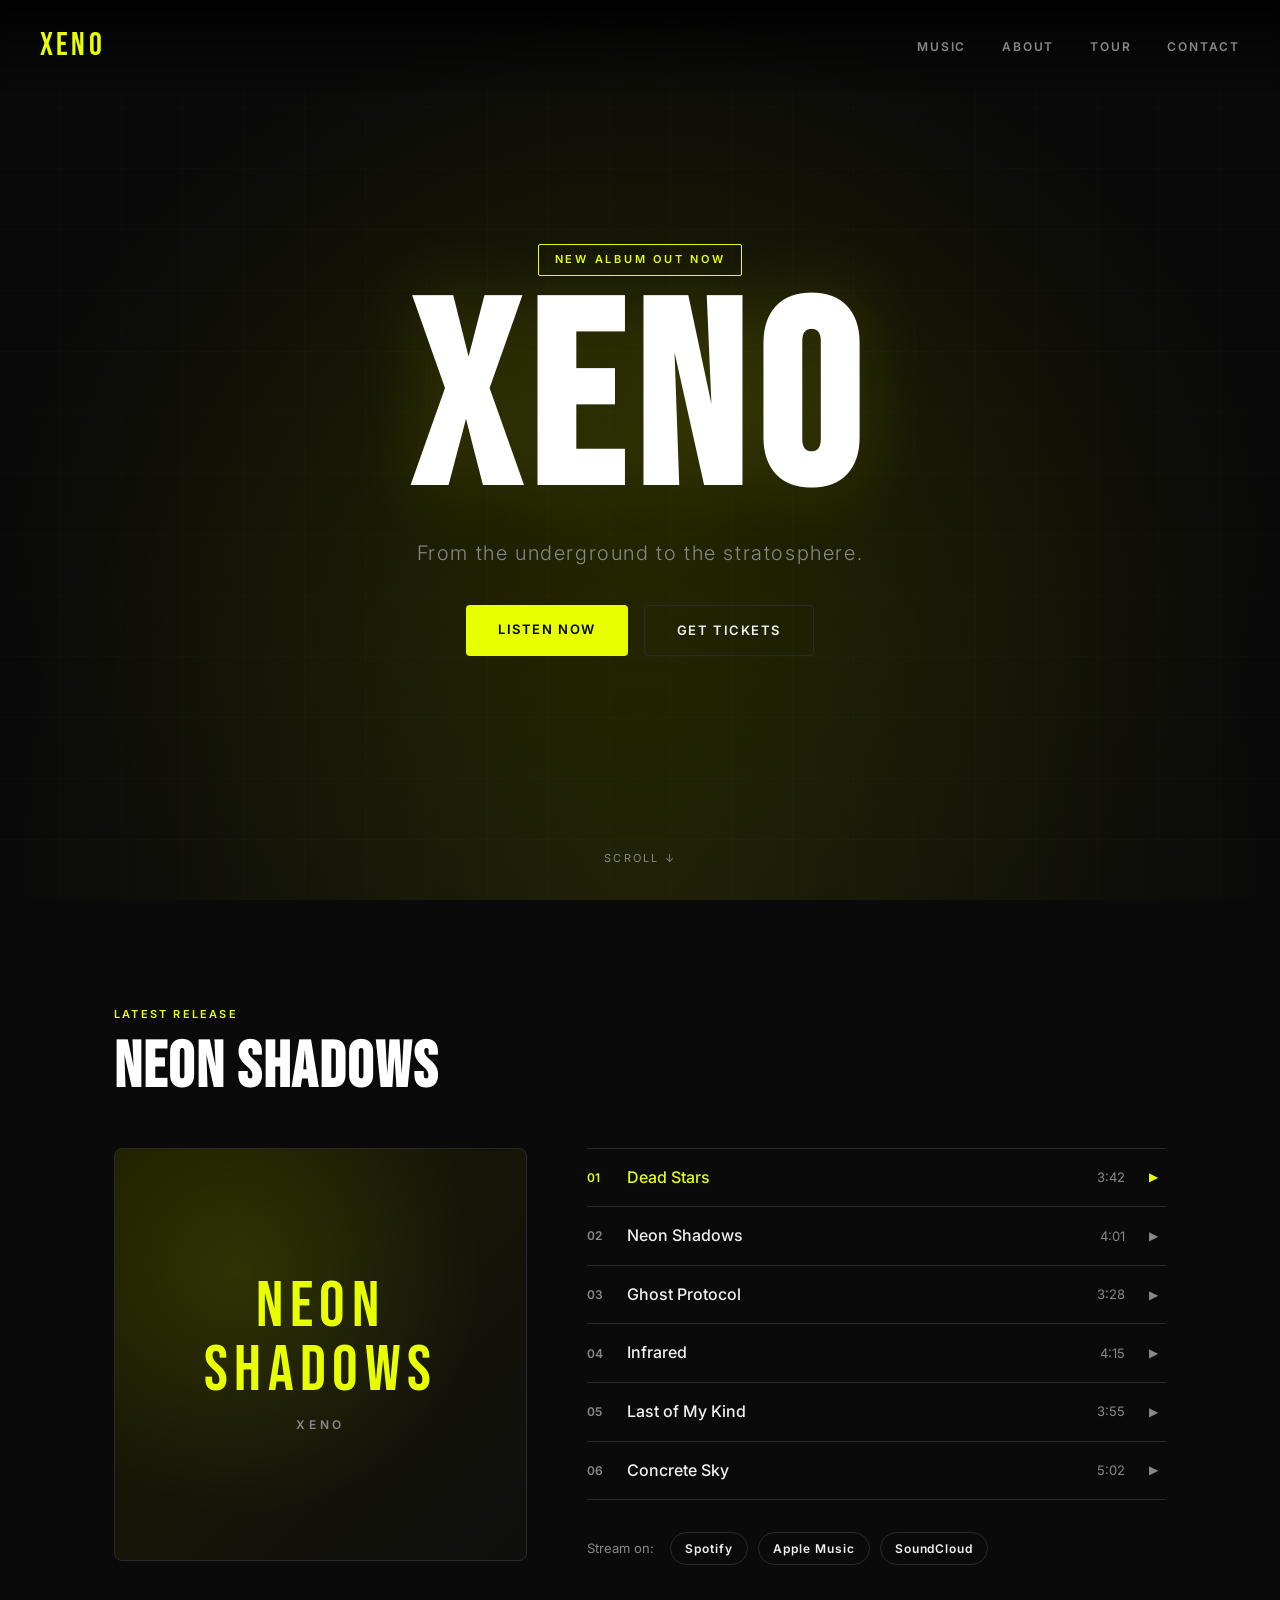
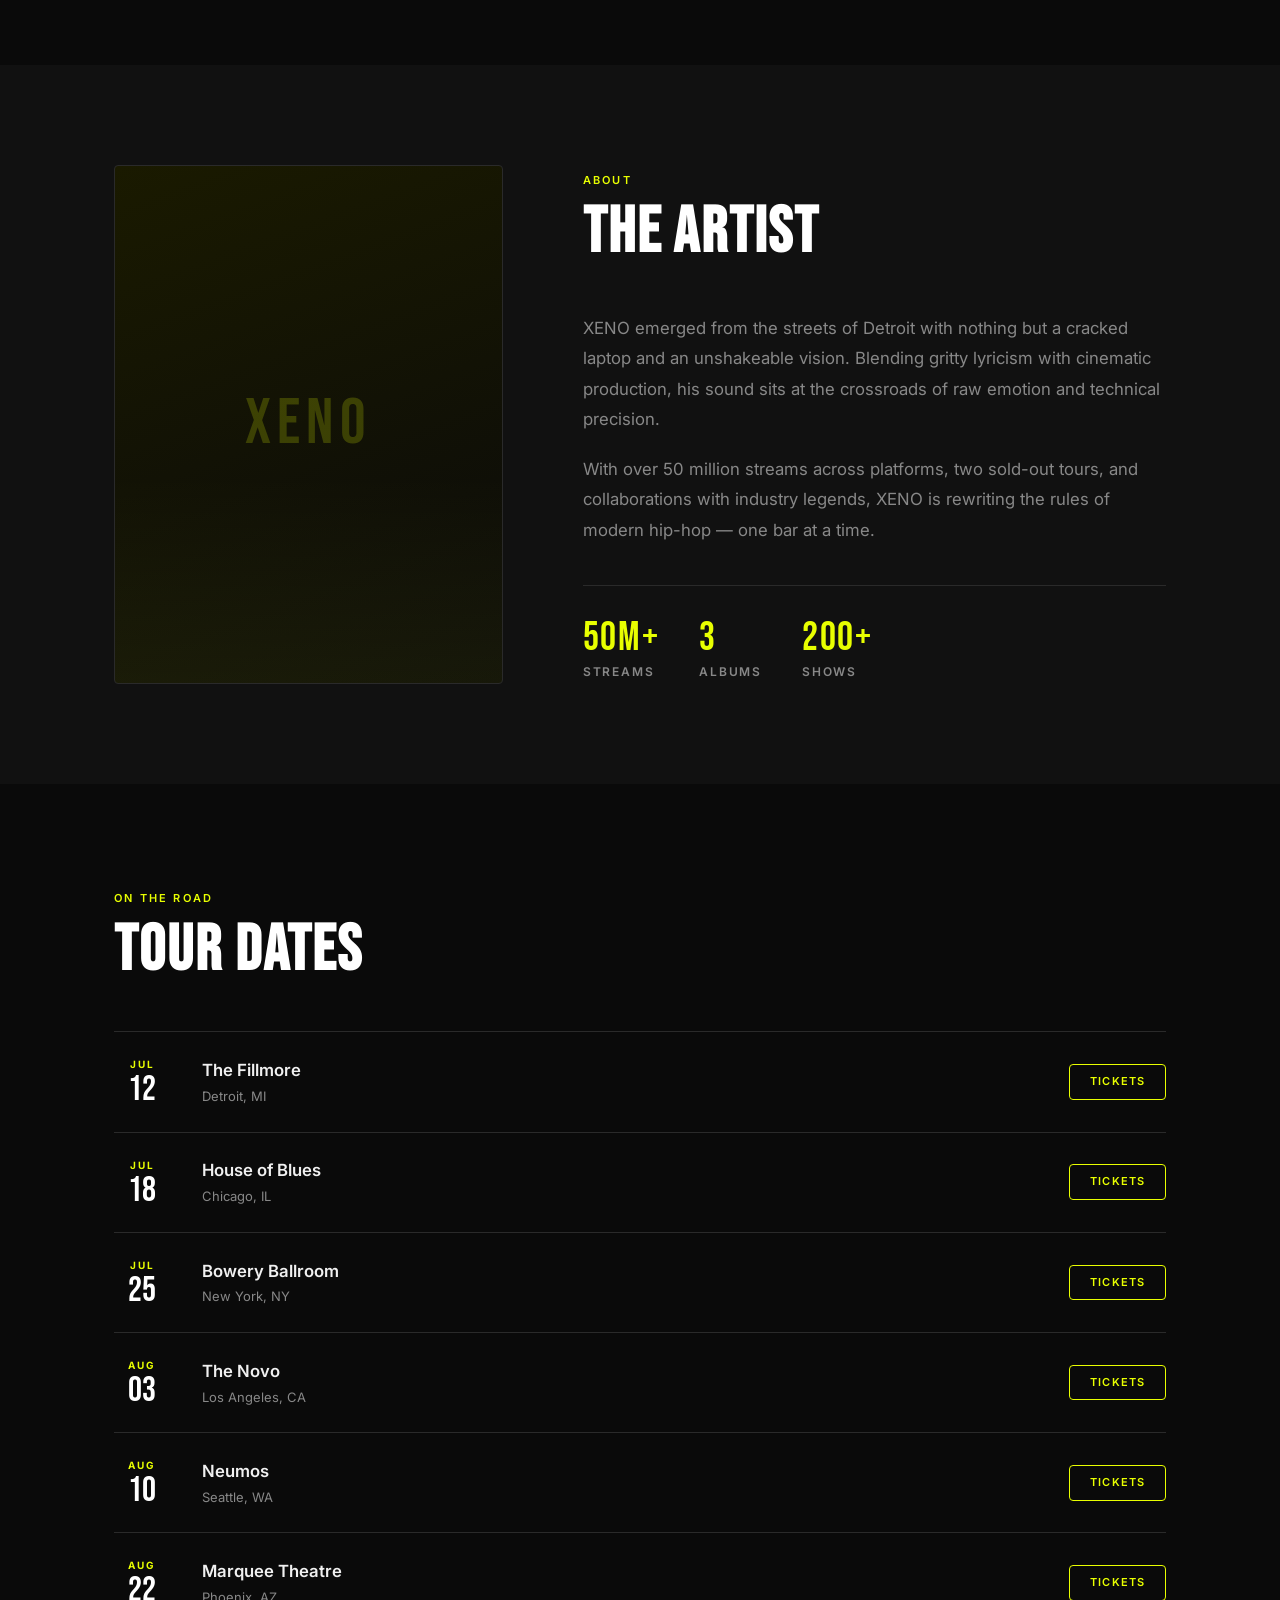
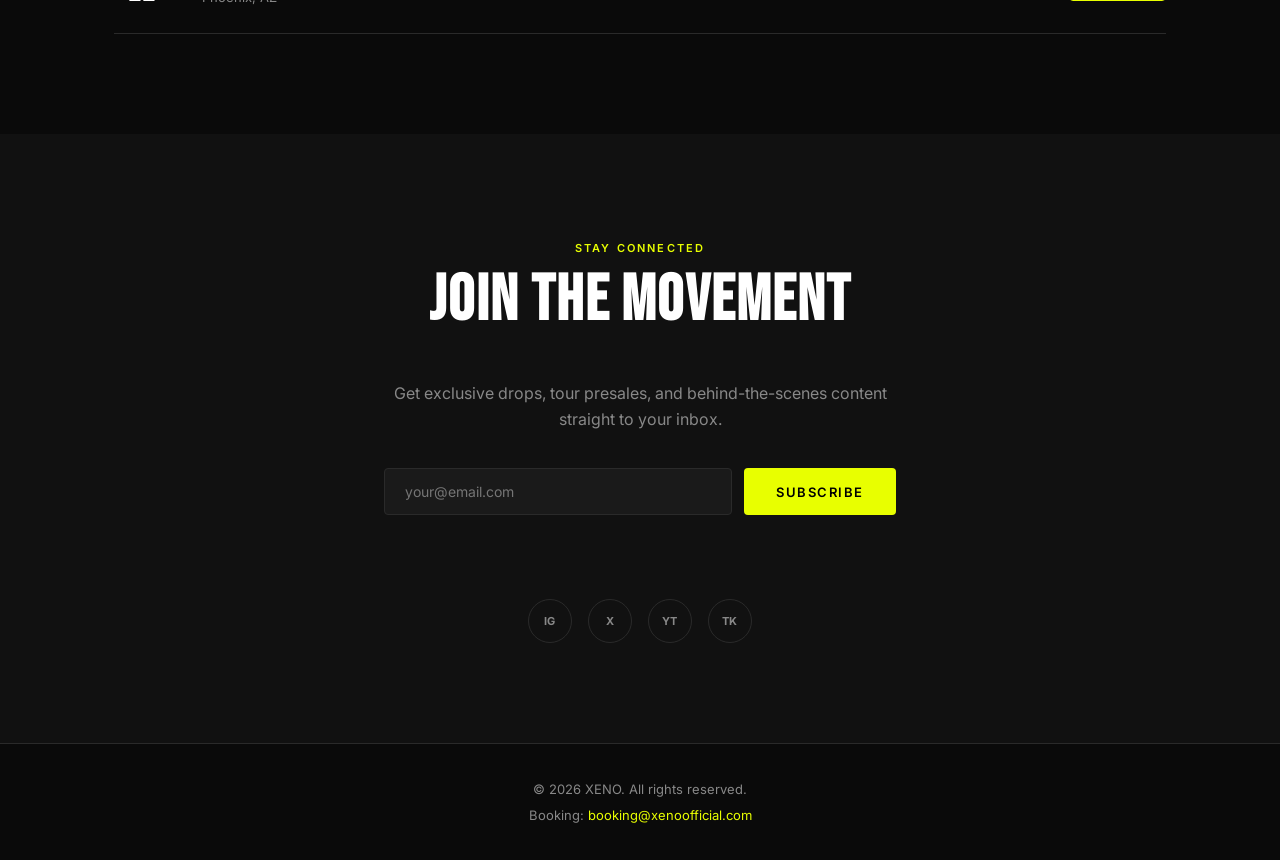
==== index.html @ ccceec2a "Add rap artist landing page for XENO Full single-page site with hero, music/tracklist, about, tour d" ====
<!DOCTYPE html>
<html lang="en">
<head>
  <meta charset="UTF-8" />
  <meta name="viewport" content="width=device-width, initial-scale=1.0" />
  <title>XENO — Official Site</title>
  <link rel="stylesheet" href="style.css" />
  <link rel="preconnect" href="https://fonts.googleapis.com" />
  <link href="https://fonts.googleapis.com/css2?family=Bebas+Neue&family=Inter:wght@300;400;600;700&display=swap" rel="stylesheet" />
</head>
<body>

  <!-- NAV -->
  <nav class="nav">
    <div class="nav__logo">XENO</div>
    <ul class="nav__links">
      <li><a href="#music">Music</a></li>
      <li><a href="#about">About</a></li>
      <li><a href="#tour">Tour</a></li>
      <li><a href="#contact">Contact</a></li>
    </ul>
    <button class="nav__toggle" aria-label="Toggle menu">&#9776;</button>
  </nav>

  <!-- HERO -->
  <section class="hero">
    <div class="hero__overlay"></div>
    <div class="hero__content">
      <p class="hero__tag">New Album Out Now</p>
      <h1 class="hero__title">XENO</h1>
      <p class="hero__sub">From the underground to the stratosphere.</p>
      <div class="hero__actions">
        <a href="#music" class="btn btn--primary">Listen Now</a>
        <a href="#tour" class="btn btn--outline">Get Tickets</a>
      </div>
    </div>
    <div class="hero__scroll-hint">scroll ↓</div>
  </section>

  <!-- LATEST RELEASE -->
  <section class="release" id="music">
    <div class="container">
      <span class="section-label">Latest Release</span>
      <h2 class="section-title">Neon Shadows</h2>
      <div class="release__grid">
        <div class="release__cover">
          <div class="cover-art">
            <div class="cover-art__inner">
              <span class="cover-art__title">NEON<br/>SHADOWS</span>
              <span class="cover-art__artist">XENO</span>
            </div>
          </div>
        </div>
        <div class="release__tracks">
          <ol class="tracklist">
            <li class="tracklist__item active">
              <span class="track-num">01</span>
              <span class="track-name">Dead Stars</span>
              <span class="track-dur">3:42</span>
              <button class="play-btn" aria-label="Play">&#9654;</button>
            </li>
            <li class="tracklist__item">
              <span class="track-num">02</span>
              <span class="track-name">Neon Shadows</span>
              <span class="track-dur">4:01</span>
              <button class="play-btn" aria-label="Play">&#9654;</button>
            </li>
            <li class="tracklist__item">
              <span class="track-num">03</span>
              <span class="track-name">Ghost Protocol</span>
              <span class="track-dur">3:28</span>
              <button class="play-btn" aria-label="Play">&#9654;</button>
            </li>
            <li class="tracklist__item">
              <span class="track-num">04</span>
              <span class="track-name">Infrared</span>
              <span class="track-dur">4:15</span>
              <button class="play-btn" aria-label="Play">&#9654;</button>
            </li>
            <li class="tracklist__item">
              <span class="track-num">05</span>
              <span class="track-name">Last of My Kind</span>
              <span class="track-dur">3:55</span>
              <button class="play-btn" aria-label="Play">&#9654;</button>
            </li>
            <li class="tracklist__item">
              <span class="track-num">06</span>
              <span class="track-name">Concrete Sky</span>
              <span class="track-dur">5:02</span>
              <button class="play-btn" aria-label="Play">&#9654;</button>
            </li>
          </ol>
          <div class="release__stream">
            <span>Stream on:</span>
            <div class="stream-links">
              <a href="#" class="stream-badge">Spotify</a>
              <a href="#" class="stream-badge">Apple Music</a>
              <a href="#" class="stream-badge">SoundCloud</a>
            </div>
          </div>
        </div>
      </div>
    </div>
  </section>

  <!-- ABOUT -->
  <section class="about" id="about">
    <div class="container about__grid">
      <div class="about__portrait">
        <div class="portrait-placeholder">
          <span>XENO</span>
        </div>
      </div>
      <div class="about__text">
        <span class="section-label">About</span>
        <h2 class="section-title">The Artist</h2>
        <p>XENO emerged from the streets of Detroit with nothing but a cracked laptop and an unshakeable vision. Blending gritty lyricism with cinematic production, his sound sits at the crossroads of raw emotion and technical precision.</p>
        <p>With over 50 million streams across platforms, two sold-out tours, and collaborations with industry legends, XENO is rewriting the rules of modern hip-hop — one bar at a time.</p>
        <div class="about__stats">
          <div class="stat">
            <span class="stat__num">50M+</span>
            <span class="stat__label">Streams</span>
          </div>
          <div class="stat">
            <span class="stat__num">3</span>
            <span class="stat__label">Albums</span>
          </div>
          <div class="stat">
            <span class="stat__num">200+</span>
            <span class="stat__label">Shows</span>
          </div>
        </div>
      </div>
    </div>
  </section>

  <!-- TOUR DATES -->
  <section class="tour" id="tour">
    <div class="container">
      <span class="section-label">On the Road</span>
      <h2 class="section-title">Tour Dates</h2>
      <div class="tour__list">
        <div class="tour__item">
          <div class="tour__date">
            <span class="tour__month">JUL</span>
            <span class="tour__day">12</span>
          </div>
          <div class="tour__info">
            <p class="tour__venue">The Fillmore</p>
            <p class="tour__city">Detroit, MI</p>
          </div>
          <a href="#" class="btn btn--sm">Tickets</a>
        </div>
        <div class="tour__item">
          <div class="tour__date">
            <span class="tour__month">JUL</span>
            <span class="tour__day">18</span>
          </div>
          <div class="tour__info">
            <p class="tour__venue">House of Blues</p>
            <p class="tour__city">Chicago, IL</p>
          </div>
          <a href="#" class="btn btn--sm">Tickets</a>
        </div>
        <div class="tour__item">
          <div class="tour__date">
            <span class="tour__month">JUL</span>
            <span class="tour__day">25</span>
          </div>
          <div class="tour__info">
            <p class="tour__venue">Bowery Ballroom</p>
            <p class="tour__city">New York, NY</p>
          </div>
          <a href="#" class="btn btn--sm">Tickets</a>
        </div>
        <div class="tour__item">
          <div class="tour__date">
            <span class="tour__month">AUG</span>
            <span class="tour__day">03</span>
          </div>
          <div class="tour__info">
            <p class="tour__venue">The Novo</p>
            <p class="tour__city">Los Angeles, CA</p>
          </div>
          <a href="#" class="btn btn--sm">Tickets</a>
        </div>
        <div class="tour__item">
          <div class="tour__date">
            <span class="tour__month">AUG</span>
            <span class="tour__day">10</span>
          </div>
          <div class="tour__info">
            <p class="tour__venue">Neumos</p>
            <p class="tour__city">Seattle, WA</p>
          </div>
          <a href="#" class="btn btn--sm">Tickets</a>
        </div>
        <div class="tour__item">
          <div class="tour__date">
            <span class="tour__month">AUG</span>
            <span class="tour__day">22</span>
          </div>
          <div class="tour__info">
            <p class="tour__venue">Marquee Theatre</p>
            <p class="tour__city">Phoenix, AZ</p>
          </div>
          <a href="#" class="btn btn--sm">Tickets</a>
        </div>
      </div>
    </div>
  </section>

  <!-- CONTACT / NEWSLETTER -->
  <section class="contact" id="contact">
    <div class="container contact__inner">
      <span class="section-label">Stay Connected</span>
      <h2 class="section-title">Join the Movement</h2>
      <p class="contact__sub">Get exclusive drops, tour presales, and behind-the-scenes content straight to your inbox.</p>
      <form class="contact__form" onsubmit="handleSubmit(event)">
        <input type="email" placeholder="your@email.com" required class="contact__input" />
        <button type="submit" class="btn btn--primary">Subscribe</button>
      </form>
      <p class="contact__confirm" id="confirm-msg"></p>
      <div class="social-links">
        <a href="#" class="social-link" aria-label="Instagram">IG</a>
        <a href="#" class="social-link" aria-label="Twitter/X">X</a>
        <a href="#" class="social-link" aria-label="YouTube">YT</a>
        <a href="#" class="social-link" aria-label="TikTok">TK</a>
      </div>
    </div>
  </section>

  <!-- FOOTER -->
  <footer class="footer">
    <p>© 2026 XENO. All rights reserved.</p>
    <p class="footer__legal">Booking: <a href="mailto:booking@xenoofficial.com">booking@xenoofficial.com</a></p>
  </footer>

  <script src="main.js"></script>
</body>
</html>
---- style.css ----
/* ── Reset & Base ─────────────────────────────── */
*, *::before, *::after { box-sizing: border-box; margin: 0; padding: 0; }

:root {
  --bg: #0a0a0a;
  --bg-2: #111111;
  --bg-3: #1a1a1a;
  --accent: #e8ff00;
  --accent-dim: #b8cc00;
  --text: #f0f0f0;
  --text-muted: #888;
  --border: #2a2a2a;
  --font-display: 'Bebas Neue', sans-serif;
  --font-body: 'Inter', sans-serif;
  --radius: 4px;
  --transition: 0.2s ease;
}

html { scroll-behavior: smooth; }

body {
  background: var(--bg);
  color: var(--text);
  font-family: var(--font-body);
  font-size: 16px;
  line-height: 1.6;
  overflow-x: hidden;
}

a { color: inherit; text-decoration: none; }

/* ── Utilities ────────────────────────────────── */
.container {
  max-width: 1100px;
  margin: 0 auto;
  padding: 0 24px;
}

.section-label {
  display: inline-block;
  font-size: 11px;
  font-weight: 600;
  letter-spacing: 0.2em;
  text-transform: uppercase;
  color: var(--accent);
  margin-bottom: 12px;
}

.section-title {
  font-family: var(--font-display);
  font-size: clamp(2.5rem, 5vw, 4rem);
  letter-spacing: 0.03em;
  line-height: 1;
  margin-bottom: 48px;
  color: #fff;
}

/* ── Buttons ──────────────────────────────────── */
.btn {
  display: inline-block;
  padding: 14px 32px;
  font-family: var(--font-body);
  font-size: 13px;
  font-weight: 600;
  letter-spacing: 0.12em;
  text-transform: uppercase;
  border-radius: var(--radius);
  cursor: pointer;
  border: none;
  transition: var(--transition);
}

.btn--primary {
  background: var(--accent);
  color: #000;
}
.btn--primary:hover { background: var(--accent-dim); }

.btn--outline {
  background: transparent;
  color: var(--text);
  border: 1px solid var(--border);
}
.btn--outline:hover { border-color: var(--accent); color: var(--accent); }

.btn--sm {
  padding: 8px 20px;
  font-size: 11px;
  background: transparent;
  color: var(--accent);
  border: 1px solid var(--accent);
  letter-spacing: 0.1em;
  text-transform: uppercase;
  font-weight: 600;
  border-radius: var(--radius);
  cursor: pointer;
  transition: var(--transition);
}
.btn--sm:hover { background: var(--accent); color: #000; }

/* ── Nav ──────────────────────────────────────── */
.nav {
  position: fixed;
  top: 0; left: 0; right: 0;
  z-index: 100;
  display: flex;
  align-items: center;
  justify-content: space-between;
  padding: 20px 40px;
  background: linear-gradient(to bottom, rgba(0,0,0,0.8), transparent);
  backdrop-filter: blur(4px);
  transition: background var(--transition);
}

.nav.scrolled {
  background: rgba(10,10,10,0.95);
  padding: 14px 40px;
}

.nav__logo {
  font-family: var(--font-display);
  font-size: 2rem;
  letter-spacing: 0.1em;
  color: var(--accent);
}

.nav__links {
  display: flex;
  gap: 36px;
  list-style: none;
}

.nav__links a {
  font-size: 12px;
  font-weight: 600;
  letter-spacing: 0.15em;
  text-transform: uppercase;
  color: var(--text-muted);
  transition: color var(--transition);
}
.nav__links a:hover { color: var(--accent); }

.nav__toggle {
  display: none;
  background: none;
  border: none;
  color: var(--text);
  font-size: 1.5rem;
  cursor: pointer;
}

/* ── Hero ─────────────────────────────────────── */
.hero {
  position: relative;
  height: 100vh;
  min-height: 600px;
  display: flex;
  align-items: center;
  justify-content: center;
  text-align: center;
  overflow: hidden;
  background: radial-gradient(ellipse at 50% 60%, #1a1a00 0%, #0a0a0a 70%);
}

.hero::before {
  content: '';
  position: absolute;
  inset: 0;
  background-image:
    repeating-linear-gradient(0deg, transparent, transparent 60px, rgba(255,255,255,0.01) 60px, rgba(255,255,255,0.01) 61px),
    repeating-linear-gradient(90deg, transparent, transparent 60px, rgba(255,255,255,0.01) 60px, rgba(255,255,255,0.01) 61px);
}

.hero__overlay {
  position: absolute;
  inset: 0;
  background: radial-gradient(ellipse at 50% 100%, rgba(232,255,0,0.08) 0%, transparent 70%);
}

.hero__content {
  position: relative;
  z-index: 1;
  padding: 0 24px;
}

.hero__tag {
  display: inline-block;
  font-size: 11px;
  font-weight: 600;
  letter-spacing: 0.25em;
  text-transform: uppercase;
  color: var(--accent);
  border: 1px solid var(--accent);
  padding: 6px 16px;
  border-radius: 2px;
  margin-bottom: 24px;
  animation: fadeUp 0.8s ease both;
}

.hero__title {
  font-family: var(--font-display);
  font-size: clamp(6rem, 20vw, 16rem);
  line-height: 0.85;
  letter-spacing: 0.05em;
  color: #fff;
  text-shadow: 0 0 80px rgba(232,255,0,0.15);
  animation: fadeUp 0.8s 0.1s ease both;
}

.hero__sub {
  font-size: clamp(1rem, 2vw, 1.25rem);
  font-weight: 300;
  color: var(--text-muted);
  margin: 20px 0 36px;
  letter-spacing: 0.08em;
  animation: fadeUp 0.8s 0.2s ease both;
}

.hero__actions {
  display: flex;
  gap: 16px;
  justify-content: center;
  flex-wrap: wrap;
  animation: fadeUp 0.8s 0.3s ease both;
}

.hero__scroll-hint {
  position: absolute;
  bottom: 32px;
  left: 50%;
  transform: translateX(-50%);
  font-size: 11px;
  letter-spacing: 0.2em;
  text-transform: uppercase;
  color: var(--text-muted);
  animation: pulse 2s infinite;
}

/* ── Release Section ──────────────────────────── */
.release {
  padding: 100px 0;
  background: var(--bg);
}

.release__grid {
  display: grid;
  grid-template-columns: 1fr 1.4fr;
  gap: 60px;
  align-items: start;
}

.cover-art {
  aspect-ratio: 1;
  background: linear-gradient(135deg, #1a1a00, #0f0f0f);
  border: 1px solid var(--border);
  border-radius: 8px;
  display: flex;
  align-items: center;
  justify-content: center;
  position: relative;
  overflow: hidden;
}

.cover-art::after {
  content: '';
  position: absolute;
  inset: 0;
  background: radial-gradient(ellipse at 30% 30%, rgba(232,255,0,0.12) 0%, transparent 60%);
}

.cover-art__inner {
  text-align: center;
  z-index: 1;
}

.cover-art__title {
  display: block;
  font-family: var(--font-display);
  font-size: clamp(2.5rem, 5vw, 4rem);
  letter-spacing: 0.1em;
  color: var(--accent);
  line-height: 1;
  margin-bottom: 12px;
}

.cover-art__artist {
  display: block;
  font-size: 12px;
  font-weight: 600;
  letter-spacing: 0.3em;
  text-transform: uppercase;
  color: var(--text-muted);
}

.tracklist {
  list-style: none;
  border-top: 1px solid var(--border);
}

.tracklist__item {
  display: flex;
  align-items: center;
  gap: 16px;
  padding: 16px 0;
  border-bottom: 1px solid var(--border);
  transition: background var(--transition);
  cursor: pointer;
}
.tracklist__item:hover, .tracklist__item.active { color: var(--accent); }
.tracklist__item.active .track-num { color: var(--accent); }

.track-num {
  font-size: 12px;
  font-weight: 600;
  color: var(--text-muted);
  width: 24px;
  flex-shrink: 0;
}

.track-name {
  flex: 1;
  font-weight: 500;
}

.track-dur {
  font-size: 13px;
  color: var(--text-muted);
}

.play-btn {
  background: none;
  border: none;
  color: var(--text-muted);
  cursor: pointer;
  font-size: 12px;
  padding: 4px 8px;
  border-radius: 50%;
  transition: color var(--transition);
}
.tracklist__item:hover .play-btn,
.tracklist__item.active .play-btn { color: var(--accent); }

.release__stream {
  margin-top: 32px;
  display: flex;
  align-items: center;
  gap: 16px;
  flex-wrap: wrap;
  font-size: 13px;
  color: var(--text-muted);
}

.stream-links {
  display: flex;
  gap: 10px;
  flex-wrap: wrap;
}

.stream-badge {
  padding: 6px 14px;
  border: 1px solid var(--border);
  border-radius: 20px;
  font-size: 12px;
  font-weight: 600;
  letter-spacing: 0.08em;
  color: var(--text);
  transition: var(--transition);
}
.stream-badge:hover { border-color: var(--accent); color: var(--accent); }

/* ── About ────────────────────────────────────── */
.about {
  padding: 100px 0;
  background: var(--bg-2);
}

.about__grid {
  display: grid;
  grid-template-columns: 1fr 1.5fr;
  gap: 80px;
  align-items: center;
}

.portrait-placeholder {
  aspect-ratio: 3/4;
  background: linear-gradient(160deg, #1a1a00, #0a0a0a);
  border: 1px solid var(--border);
  border-radius: 4px;
  display: flex;
  align-items: center;
  justify-content: center;
  position: relative;
  overflow: hidden;
}

.portrait-placeholder::before {
  content: '';
  position: absolute;
  bottom: 0; left: 0; right: 0;
  height: 40%;
  background: linear-gradient(to top, rgba(232,255,0,0.06), transparent);
}

.portrait-placeholder span {
  font-family: var(--font-display);
  font-size: 4rem;
  letter-spacing: 0.1em;
  color: rgba(232,255,0,0.2);
}

.about__text p {
  color: var(--text-muted);
  margin-bottom: 20px;
  font-size: 1.05rem;
  line-height: 1.8;
}

.about__stats {
  display: flex;
  gap: 40px;
  margin-top: 40px;
  padding-top: 32px;
  border-top: 1px solid var(--border);
}

.stat__num {
  display: block;
  font-family: var(--font-display);
  font-size: 2.5rem;
  letter-spacing: 0.04em;
  color: var(--accent);
  line-height: 1;
}

.stat__label {
  font-size: 12px;
  font-weight: 600;
  letter-spacing: 0.15em;
  text-transform: uppercase;
  color: var(--text-muted);
}

/* ── Tour ─────────────────────────────────────── */
.tour {
  padding: 100px 0;
  background: var(--bg);
}

.tour__list {
  display: flex;
  flex-direction: column;
  gap: 0;
  border-top: 1px solid var(--border);
}

.tour__item {
  display: flex;
  align-items: center;
  gap: 32px;
  padding: 24px 0;
  border-bottom: 1px solid var(--border);
  transition: background var(--transition);
}
.tour__item:hover { background: var(--bg-3); padding-left: 8px; padding-right: 8px; }

.tour__date {
  width: 56px;
  text-align: center;
  flex-shrink: 0;
}

.tour__month {
  display: block;
  font-size: 10px;
  font-weight: 700;
  letter-spacing: 0.2em;
  text-transform: uppercase;
  color: var(--accent);
}

.tour__day {
  display: block;
  font-family: var(--font-display);
  font-size: 2.2rem;
  line-height: 1;
  color: #fff;
}

.tour__info { flex: 1; }

.tour__venue {
  font-weight: 600;
  font-size: 1.05rem;
}

.tour__city {
  font-size: 13px;
  color: var(--text-muted);
  margin-top: 2px;
}

/* ── Contact ──────────────────────────────────── */
.contact {
  padding: 100px 0;
  background: var(--bg-2);
  text-align: center;
}

.contact__inner {
  max-width: 560px;
}

.contact__sub {
  color: var(--text-muted);
  margin-bottom: 36px;
}

.contact__form {
  display: flex;
  gap: 12px;
  justify-content: center;
  flex-wrap: wrap;
}

.contact__input {
  flex: 1;
  min-width: 240px;
  padding: 14px 20px;
  background: var(--bg-3);
  border: 1px solid var(--border);
  border-radius: var(--radius);
  color: var(--text);
  font-family: var(--font-body);
  font-size: 14px;
  outline: none;
  transition: border-color var(--transition);
}
.contact__input:focus { border-color: var(--accent); }

.contact__confirm {
  margin-top: 16px;
  font-size: 13px;
  color: var(--accent);
  min-height: 20px;
}

.social-links {
  display: flex;
  gap: 16px;
  justify-content: center;
  margin-top: 48px;
}

.social-link {
  width: 44px;
  height: 44px;
  border: 1px solid var(--border);
  border-radius: 50%;
  display: flex;
  align-items: center;
  justify-content: center;
  font-size: 11px;
  font-weight: 700;
  letter-spacing: 0.05em;
  color: var(--text-muted);
  transition: var(--transition);
}
.social-link:hover { border-color: var(--accent); color: var(--accent); }

/* ── Footer ───────────────────────────────────── */
.footer {
  padding: 32px 40px;
  background: var(--bg);
  border-top: 1px solid var(--border);
  text-align: center;
  font-size: 13px;
  color: var(--text-muted);
  line-height: 2;
}

.footer a { color: var(--accent); }

/* ── Animations ───────────────────────────────── */
@keyframes fadeUp {
  from { opacity: 0; transform: translateY(24px); }
  to   { opacity: 1; transform: translateY(0); }
}

@keyframes pulse {
  0%, 100% { opacity: 0.4; }
  50% { opacity: 1; }
}

/* ── Responsive ───────────────────────────────── */
@media (max-width: 768px) {
  .nav { padding: 16px 20px; }
  .nav.scrolled { padding: 12px 20px; }
  .nav__links { display: none; }
  .nav__toggle { display: block; }

  .nav__links.open {
    display: flex;
    flex-direction: column;
    position: fixed;
    inset: 0;
    background: var(--bg);
    align-items: center;
    justify-content: center;
    gap: 32px;
    z-index: 99;
  }
  .nav__links.open a { font-size: 1.2rem; }

  .release__grid,
  .about__grid {
    grid-template-columns: 1fr;
    gap: 40px;
  }

  .about__stats { gap: 24px; }

  .tour__item { flex-wrap: wrap; gap: 16px; }
}
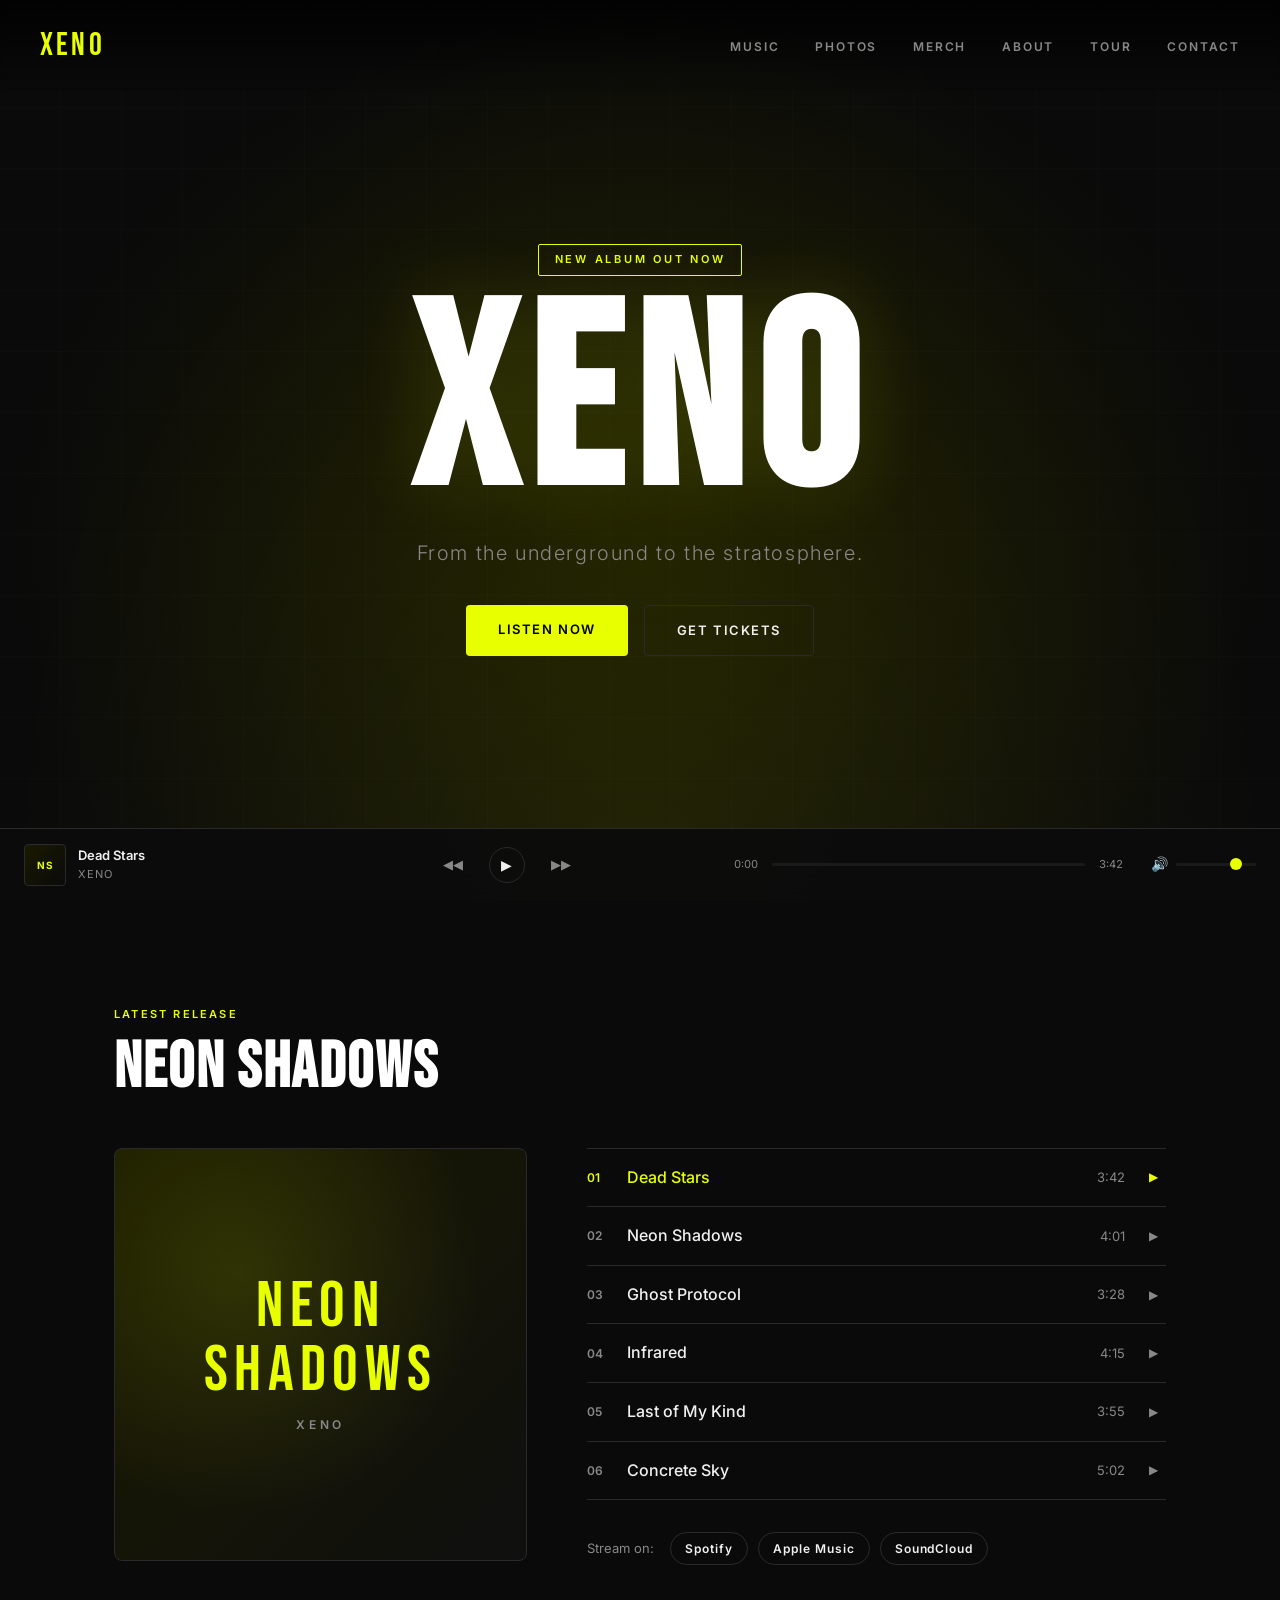
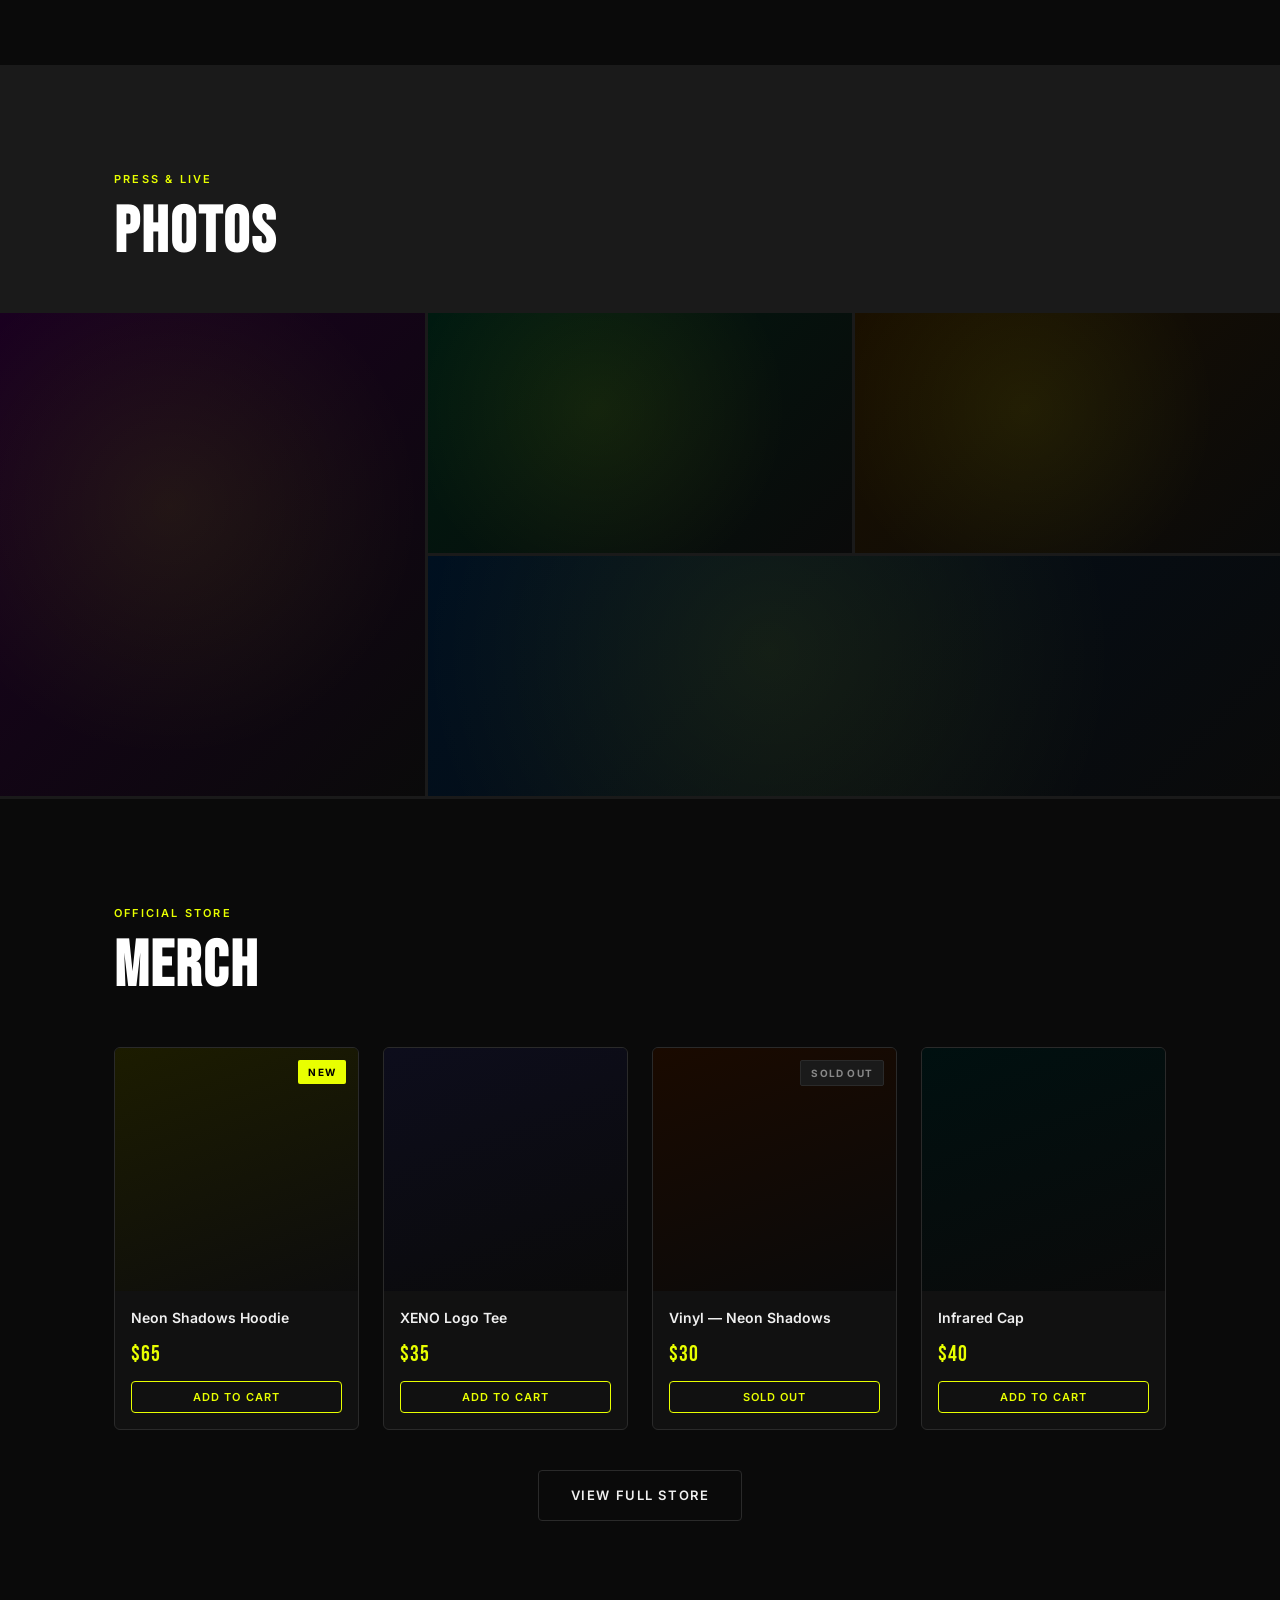
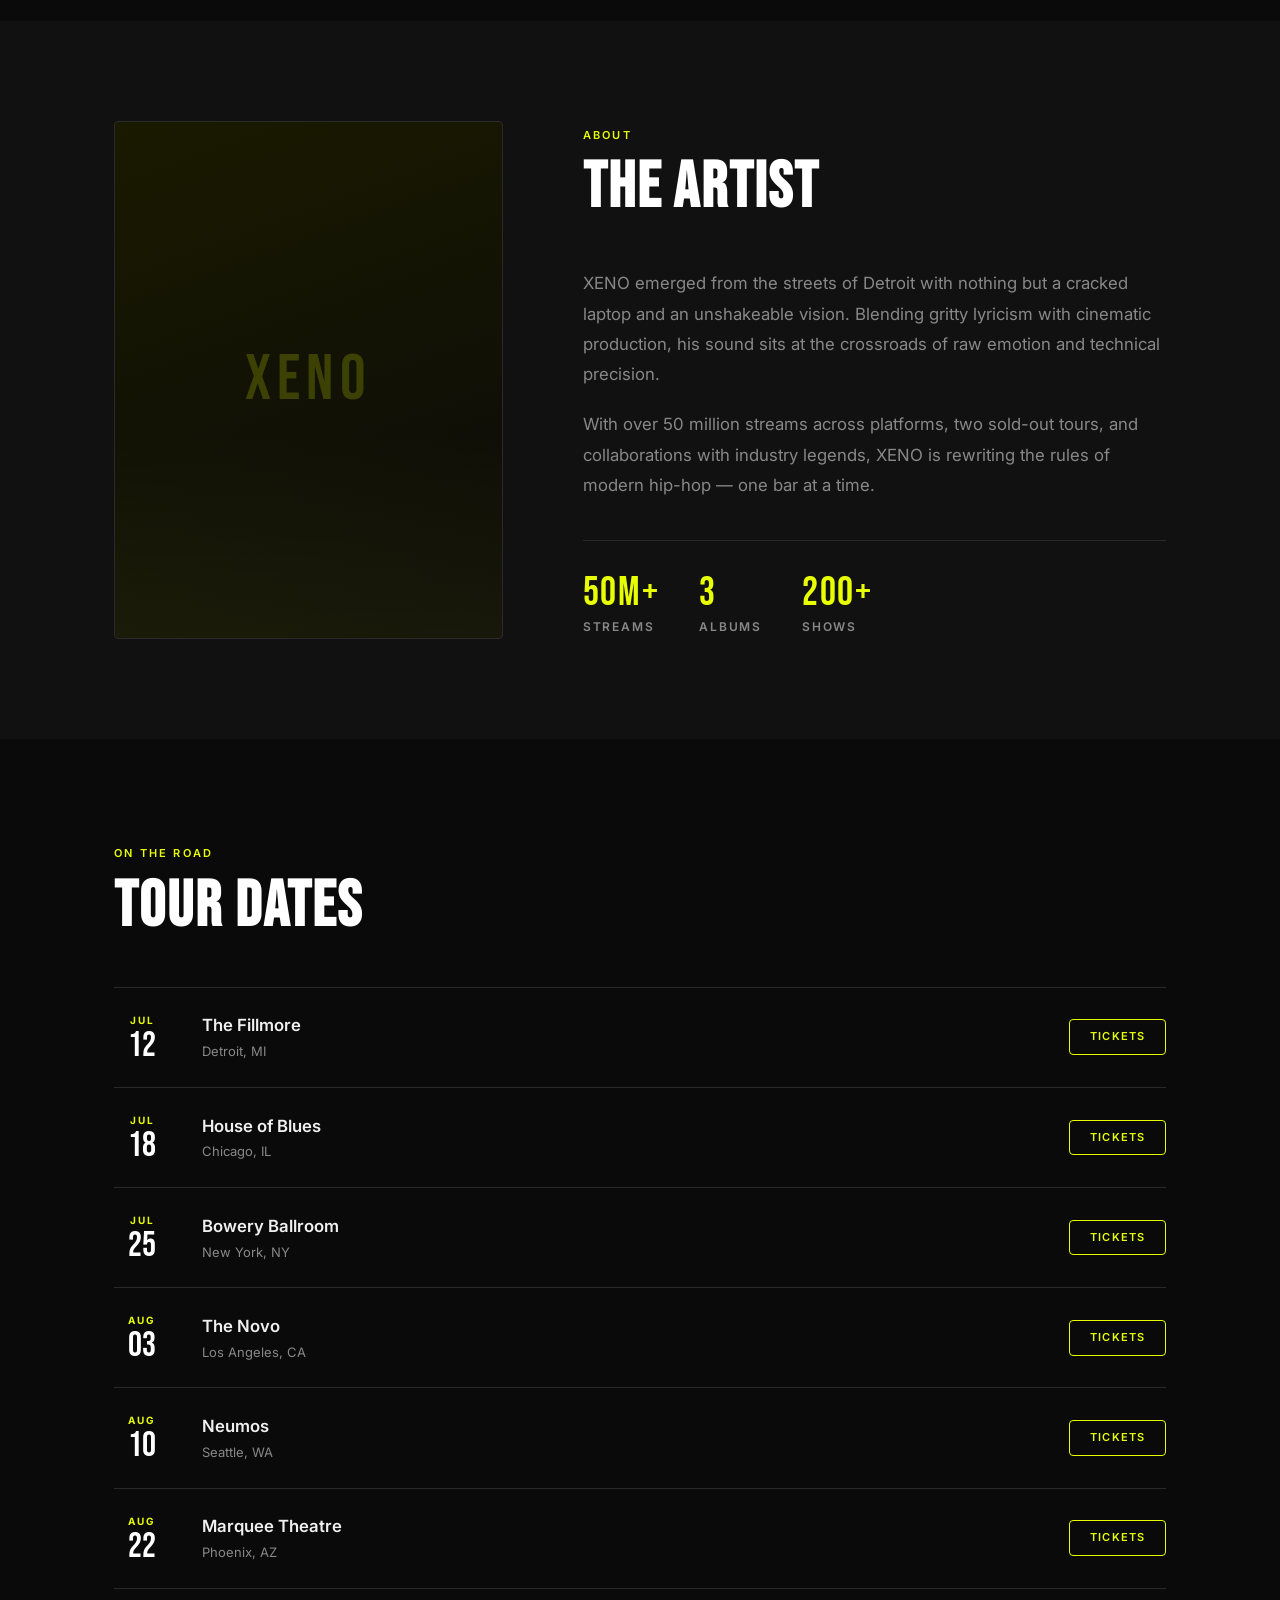
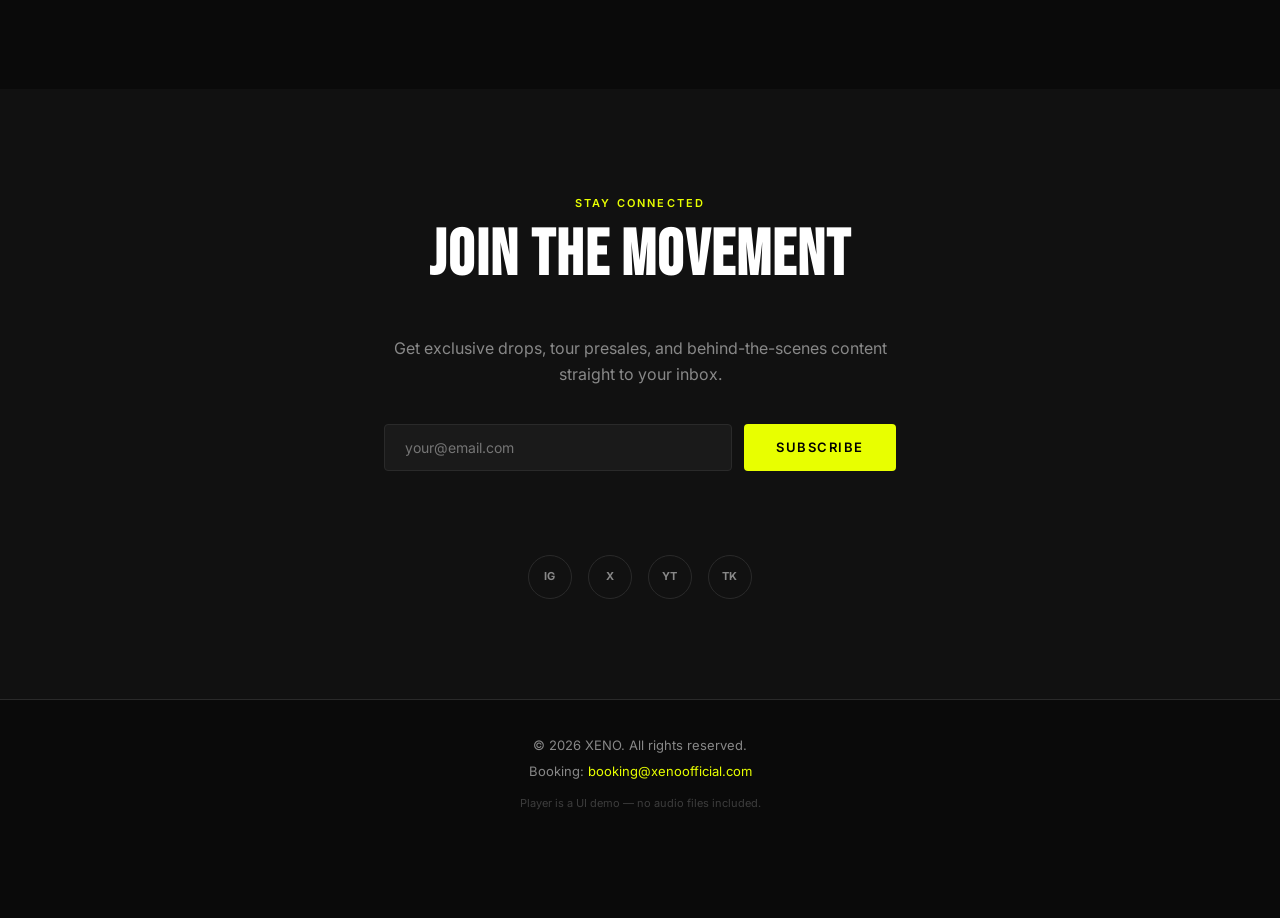
==== commit 12e9c912: "Add gallery, merch section, and persistent player bar - Photo gallery grid with lightbox (click to e" ====
--- a/index.html
+++ b/index.html
@@ -15,6 +15,8 @@
     <div class="nav__logo">XENO</div>
     <ul class="nav__links">
       <li><a href="#music">Music</a></li>
+      <li><a href="#gallery">Photos</a></li>
+      <li><a href="#merch">Merch</a></li>
       <li><a href="#about">About</a></li>
       <li><a href="#tour">Tour</a></li>
       <li><a href="#contact">Contact</a></li>
@@ -99,6 +101,87 @@
             </div>
           </div>
         </div>
+      </div>
+    </div>
+  </section>
+
+  <!-- GALLERY -->
+  <section class="gallery" id="gallery">
+    <div class="container">
+      <span class="section-label">Press &amp; Live</span>
+      <h2 class="section-title">Photos</h2>
+    </div>
+    <div class="gallery__grid">
+      <div class="gallery__item gallery__item--tall" data-label="Neon Shadows Tour — Detroit">
+        <div class="gallery__placeholder gp-1"></div>
+      </div>
+      <div class="gallery__item" data-label="Studio Sessions 2025">
+        <div class="gallery__placeholder gp-2"></div>
+      </div>
+      <div class="gallery__item" data-label="BET Hip-Hop Awards">
+        <div class="gallery__placeholder gp-3"></div>
+      </div>
+      <div class="gallery__item gallery__item--wide" data-label="Lollapalooza — Main Stage">
+        <div class="gallery__placeholder gp-4"></div>
+      </div>
+      <div class="gallery__item" data-label="Brooklyn, NY — Sold Out">
+        <div class="gallery__placeholder gp-5"></div>
+      </div>
+    </div>
+
+    <!-- Lightbox -->
+    <div class="lightbox" id="lightbox" aria-hidden="true">
+      <button class="lightbox__close" id="lb-close" aria-label="Close">&#x2715;</button>
+      <div class="lightbox__img" id="lb-img"></div>
+      <p class="lightbox__caption" id="lb-caption"></p>
+    </div>
+  </section>
+
+  <!-- MERCH -->
+  <section class="merch" id="merch">
+    <div class="container">
+      <span class="section-label">Official Store</span>
+      <h2 class="section-title">Merch</h2>
+      <div class="merch__grid">
+        <article class="merch__item">
+          <div class="merch__img mi-1">
+            <span class="merch__badge">New</span>
+          </div>
+          <div class="merch__info">
+            <h3 class="merch__name">Neon Shadows Hoodie</h3>
+            <p class="merch__price">$65</p>
+            <button class="btn btn--sm">Add to Cart</button>
+          </div>
+        </article>
+        <article class="merch__item">
+          <div class="merch__img mi-2"></div>
+          <div class="merch__info">
+            <h3 class="merch__name">XENO Logo Tee</h3>
+            <p class="merch__price">$35</p>
+            <button class="btn btn--sm">Add to Cart</button>
+          </div>
+        </article>
+        <article class="merch__item">
+          <div class="merch__img mi-3">
+            <span class="merch__badge merch__badge--sold">Sold Out</span>
+          </div>
+          <div class="merch__info">
+            <h3 class="merch__name">Vinyl — Neon Shadows</h3>
+            <p class="merch__price">$30</p>
+            <button class="btn btn--sm" disabled>Sold Out</button>
+          </div>
+        </article>
+        <article class="merch__item">
+          <div class="merch__img mi-4"></div>
+          <div class="merch__info">
+            <h3 class="merch__name">Infrared Cap</h3>
+            <p class="merch__price">$40</p>
+            <button class="btn btn--sm">Add to Cart</button>
+          </div>
+        </article>
+      </div>
+      <div class="merch__cta">
+        <a href="#" class="btn btn--outline">View Full Store</a>
       </div>
     </div>
   </section>
@@ -230,10 +313,41 @@
     </div>
   </section>
 
+  <!-- PLAYER BAR -->
+  <div class="player" id="player">
+    <div class="player__track">
+      <div class="player__art">
+        <span>NS</span>
+      </div>
+      <div class="player__meta">
+        <span class="player__name" id="player-name">Dead Stars</span>
+        <span class="player__artist">XENO</span>
+      </div>
+    </div>
+    <div class="player__controls">
+      <button class="player__btn" id="btn-prev" aria-label="Previous">&#9664;&#9664;</button>
+      <button class="player__btn player__btn--play" id="btn-play" aria-label="Play/Pause">&#9654;</button>
+      <button class="player__btn" id="btn-next" aria-label="Next">&#9654;&#9654;</button>
+    </div>
+    <div class="player__progress-wrap">
+      <span class="player__time" id="player-elapsed">0:00</span>
+      <div class="player__bar" id="player-bar" role="slider" aria-label="Seek">
+        <div class="player__fill" id="player-fill"></div>
+        <div class="player__thumb" id="player-thumb"></div>
+      </div>
+      <span class="player__time" id="player-duration">3:42</span>
+    </div>
+    <div class="player__volume">
+      <span class="player__vol-icon">&#128266;</span>
+      <input type="range" class="player__vol-slider" id="vol-slider" min="0" max="100" value="80" aria-label="Volume" />
+    </div>
+  </div>
+
   <!-- FOOTER -->
   <footer class="footer">
     <p>© 2026 XENO. All rights reserved.</p>
     <p class="footer__legal">Booking: <a href="mailto:booking@xenoofficial.com">booking@xenoofficial.com</a></p>
+    <p class="footer__legal" style="margin-top:8px;font-size:11px;opacity:0.4;">Player is a UI demo — no audio files included.</p>
   </footer>
 
   <script src="main.js"></script>
--- a/style.css
+++ b/style.css
@@ -591,6 +591,347 @@
   50% { opacity: 1; }
 }
 
+/* ── Gallery ──────────────────────────────────── */
+.gallery {
+  padding: 100px 0 0;
+  background: var(--bg-3);
+}
+
+.gallery .container { margin-bottom: 48px; }
+
+.gallery__grid {
+  display: grid;
+  grid-template-columns: repeat(3, 1fr);
+  grid-template-rows: 240px 240px;
+  gap: 3px;
+}
+
+.gallery__item {
+  position: relative;
+  overflow: hidden;
+  cursor: pointer;
+}
+
+.gallery__item--tall { grid-row: span 2; }
+.gallery__item--wide { grid-column: span 2; }
+
+.gallery__placeholder {
+  width: 100%; height: 100%;
+  transition: transform 0.5s ease;
+}
+
+.gp-1 { background: linear-gradient(135deg, #1a0020, #0a0a0a); }
+.gp-2 { background: linear-gradient(135deg, #001a10, #0a0a0a); }
+.gp-3 { background: linear-gradient(135deg, #1a1000, #0a0a0a); }
+.gp-4 { background: linear-gradient(135deg, #001020, #0a0a0a); }
+.gp-5 { background: linear-gradient(135deg, #1a0010, #0a0a0a); }
+
+.gp-1::after, .gp-2::after, .gp-3::after, .gp-4::after, .gp-5::after {
+  content: '';
+  position: absolute;
+  inset: 0;
+  background: radial-gradient(circle at 40% 40%, rgba(232,255,0,0.07), transparent 65%);
+}
+
+.gallery__item::after {
+  content: attr(data-label);
+  position: absolute;
+  bottom: 0; left: 0; right: 0;
+  padding: 40px 20px 16px;
+  background: linear-gradient(to top, rgba(0,0,0,0.85), transparent);
+  font-size: 12px;
+  font-weight: 600;
+  letter-spacing: 0.08em;
+  color: var(--text-muted);
+  opacity: 0;
+  transform: translateY(6px);
+  transition: opacity 0.3s ease, transform 0.3s ease;
+}
+
+.gallery__item:hover::after { opacity: 1; transform: translateY(0); }
+.gallery__item:hover .gallery__placeholder { transform: scale(1.04); }
+
+/* Lightbox */
+.lightbox {
+  display: none;
+  position: fixed;
+  inset: 0;
+  background: rgba(0,0,0,0.92);
+  z-index: 200;
+  align-items: center;
+  justify-content: center;
+  flex-direction: column;
+  gap: 20px;
+}
+.lightbox.open { display: flex; }
+
+.lightbox__close {
+  position: absolute;
+  top: 24px; right: 32px;
+  background: none;
+  border: none;
+  color: var(--text-muted);
+  font-size: 1.5rem;
+  cursor: pointer;
+  transition: color var(--transition);
+}
+.lightbox__close:hover { color: var(--accent); }
+
+.lightbox__img {
+  width: min(700px, 90vw);
+  aspect-ratio: 16/10;
+  border-radius: 4px;
+  overflow: hidden;
+}
+
+.lightbox__caption {
+  font-size: 13px;
+  letter-spacing: 0.08em;
+  color: var(--text-muted);
+}
+
+/* ── Merch ────────────────────────────────────── */
+.merch {
+  padding: 100px 0;
+  background: var(--bg);
+}
+
+.merch__grid {
+  display: grid;
+  grid-template-columns: repeat(4, 1fr);
+  gap: 24px;
+  margin-bottom: 40px;
+}
+
+.merch__item {
+  background: var(--bg-2);
+  border: 1px solid var(--border);
+  border-radius: 6px;
+  overflow: hidden;
+  transition: border-color var(--transition), transform var(--transition);
+}
+.merch__item:hover { border-color: var(--border); transform: translateY(-4px); }
+
+.merch__img {
+  aspect-ratio: 1;
+  position: relative;
+  display: flex;
+  align-items: flex-start;
+  justify-content: flex-end;
+  padding: 12px;
+}
+
+.mi-1 { background: linear-gradient(160deg, #1c1c00, #0d0d0d); }
+.mi-2 { background: linear-gradient(160deg, #0d0d1c, #0a0a0a); }
+.mi-3 { background: linear-gradient(160deg, #1a0a00, #0a0a0a); }
+.mi-4 { background: linear-gradient(160deg, #001010, #0a0a0a); }
+
+.merch__badge {
+  display: inline-block;
+  padding: 4px 10px;
+  background: var(--accent);
+  color: #000;
+  font-size: 10px;
+  font-weight: 700;
+  letter-spacing: 0.12em;
+  text-transform: uppercase;
+  border-radius: 2px;
+}
+
+.merch__badge--sold {
+  background: var(--bg-3);
+  color: var(--text-muted);
+  border: 1px solid var(--border);
+}
+
+.merch__info {
+  padding: 16px;
+  display: flex;
+  flex-direction: column;
+  gap: 8px;
+}
+
+.merch__name {
+  font-size: 14px;
+  font-weight: 600;
+}
+
+.merch__price {
+  font-family: var(--font-display);
+  font-size: 1.4rem;
+  letter-spacing: 0.05em;
+  color: var(--accent);
+}
+
+.merch__cta { text-align: center; }
+
+/* ── Player Bar ───────────────────────────────── */
+.player {
+  position: fixed;
+  bottom: 0; left: 0; right: 0;
+  z-index: 150;
+  height: 72px;
+  background: rgba(12,12,12,0.97);
+  backdrop-filter: blur(12px);
+  border-top: 1px solid var(--border);
+  display: grid;
+  grid-template-columns: 260px 1fr 1fr auto;
+  align-items: center;
+  gap: 24px;
+  padding: 0 24px;
+}
+
+.player__track {
+  display: flex;
+  align-items: center;
+  gap: 12px;
+  min-width: 0;
+}
+
+.player__art {
+  width: 42px; height: 42px;
+  background: linear-gradient(135deg, #1a1a00, #0a0a0a);
+  border: 1px solid var(--border);
+  border-radius: 4px;
+  display: flex;
+  align-items: center;
+  justify-content: center;
+  font-size: 10px;
+  font-weight: 700;
+  letter-spacing: 0.05em;
+  color: var(--accent);
+  flex-shrink: 0;
+}
+
+.player__meta {
+  min-width: 0;
+  overflow: hidden;
+}
+
+.player__name {
+  display: block;
+  font-size: 13px;
+  font-weight: 600;
+  white-space: nowrap;
+  overflow: hidden;
+  text-overflow: ellipsis;
+}
+
+.player__artist {
+  display: block;
+  font-size: 11px;
+  color: var(--text-muted);
+  letter-spacing: 0.08em;
+}
+
+.player__controls {
+  display: flex;
+  align-items: center;
+  gap: 20px;
+  justify-content: center;
+}
+
+.player__btn {
+  background: none;
+  border: none;
+  color: var(--text-muted);
+  cursor: pointer;
+  font-size: 13px;
+  padding: 6px;
+  transition: color var(--transition);
+  line-height: 1;
+}
+.player__btn:hover { color: var(--text); }
+
+.player__btn--play {
+  width: 36px; height: 36px;
+  border-radius: 50%;
+  border: 1px solid var(--border);
+  color: var(--text);
+  font-size: 14px;
+  display: flex;
+  align-items: center;
+  justify-content: center;
+  transition: background var(--transition), border-color var(--transition);
+}
+.player__btn--play:hover,
+.player__btn--play.playing { background: var(--accent); border-color: var(--accent); color: #000; }
+
+.player__progress-wrap {
+  display: flex;
+  align-items: center;
+  gap: 10px;
+}
+
+.player__time {
+  font-size: 11px;
+  color: var(--text-muted);
+  width: 32px;
+  text-align: center;
+  flex-shrink: 0;
+  font-variant-numeric: tabular-nums;
+}
+
+.player__bar {
+  flex: 1;
+  height: 3px;
+  background: var(--bg-3);
+  border-radius: 3px;
+  cursor: pointer;
+  position: relative;
+}
+
+.player__fill {
+  height: 100%;
+  width: 0%;
+  background: var(--accent);
+  border-radius: 3px;
+  pointer-events: none;
+  transition: width 0.25s linear;
+}
+
+.player__thumb {
+  position: absolute;
+  top: 50%;
+  left: 0%;
+  transform: translate(-50%, -50%) scale(0);
+  width: 12px; height: 12px;
+  background: var(--accent);
+  border-radius: 50%;
+  pointer-events: none;
+  transition: transform 0.15s ease, left 0.25s linear;
+}
+.player__bar:hover .player__thumb { transform: translate(-50%, -50%) scale(1); }
+
+.player__volume {
+  display: flex;
+  align-items: center;
+  gap: 8px;
+}
+
+.player__vol-icon { font-size: 14px; color: var(--text-muted); }
+
+.player__vol-slider {
+  -webkit-appearance: none;
+  appearance: none;
+  width: 80px;
+  height: 3px;
+  background: var(--bg-3);
+  border-radius: 3px;
+  outline: none;
+  cursor: pointer;
+}
+.player__vol-slider::-webkit-slider-thumb {
+  -webkit-appearance: none;
+  width: 12px; height: 12px;
+  border-radius: 50%;
+  background: var(--accent);
+  cursor: pointer;
+}
+
+/* push footer above player */
+body { padding-bottom: 72px; }
+
 /* ── Responsive ───────────────────────────────── */
 @media (max-width: 768px) {
   .nav { padding: 16px 20px; }
@@ -620,4 +961,26 @@
   .about__stats { gap: 24px; }
 
   .tour__item { flex-wrap: wrap; gap: 16px; }
-}
+
+  .gallery__grid {
+    grid-template-columns: 1fr 1fr;
+    grid-template-rows: auto;
+  }
+  .gallery__item--tall { grid-row: span 1; }
+  .gallery__item--wide { grid-column: span 1; }
+
+  .merch__grid { grid-template-columns: 1fr 1fr; }
+
+  .player {
+    grid-template-columns: auto 1fr auto;
+    grid-template-rows: 1fr 1fr;
+    height: auto;
+    padding: 10px 16px;
+    gap: 8px 16px;
+  }
+  .player__track { grid-column: 1; grid-row: 1; }
+  .player__controls { grid-column: 2; grid-row: 1; justify-content: flex-end; }
+  .player__progress-wrap { grid-column: 1 / -1; grid-row: 2; }
+  .player__volume { display: none; }
+  body { padding-bottom: 96px; }
+}
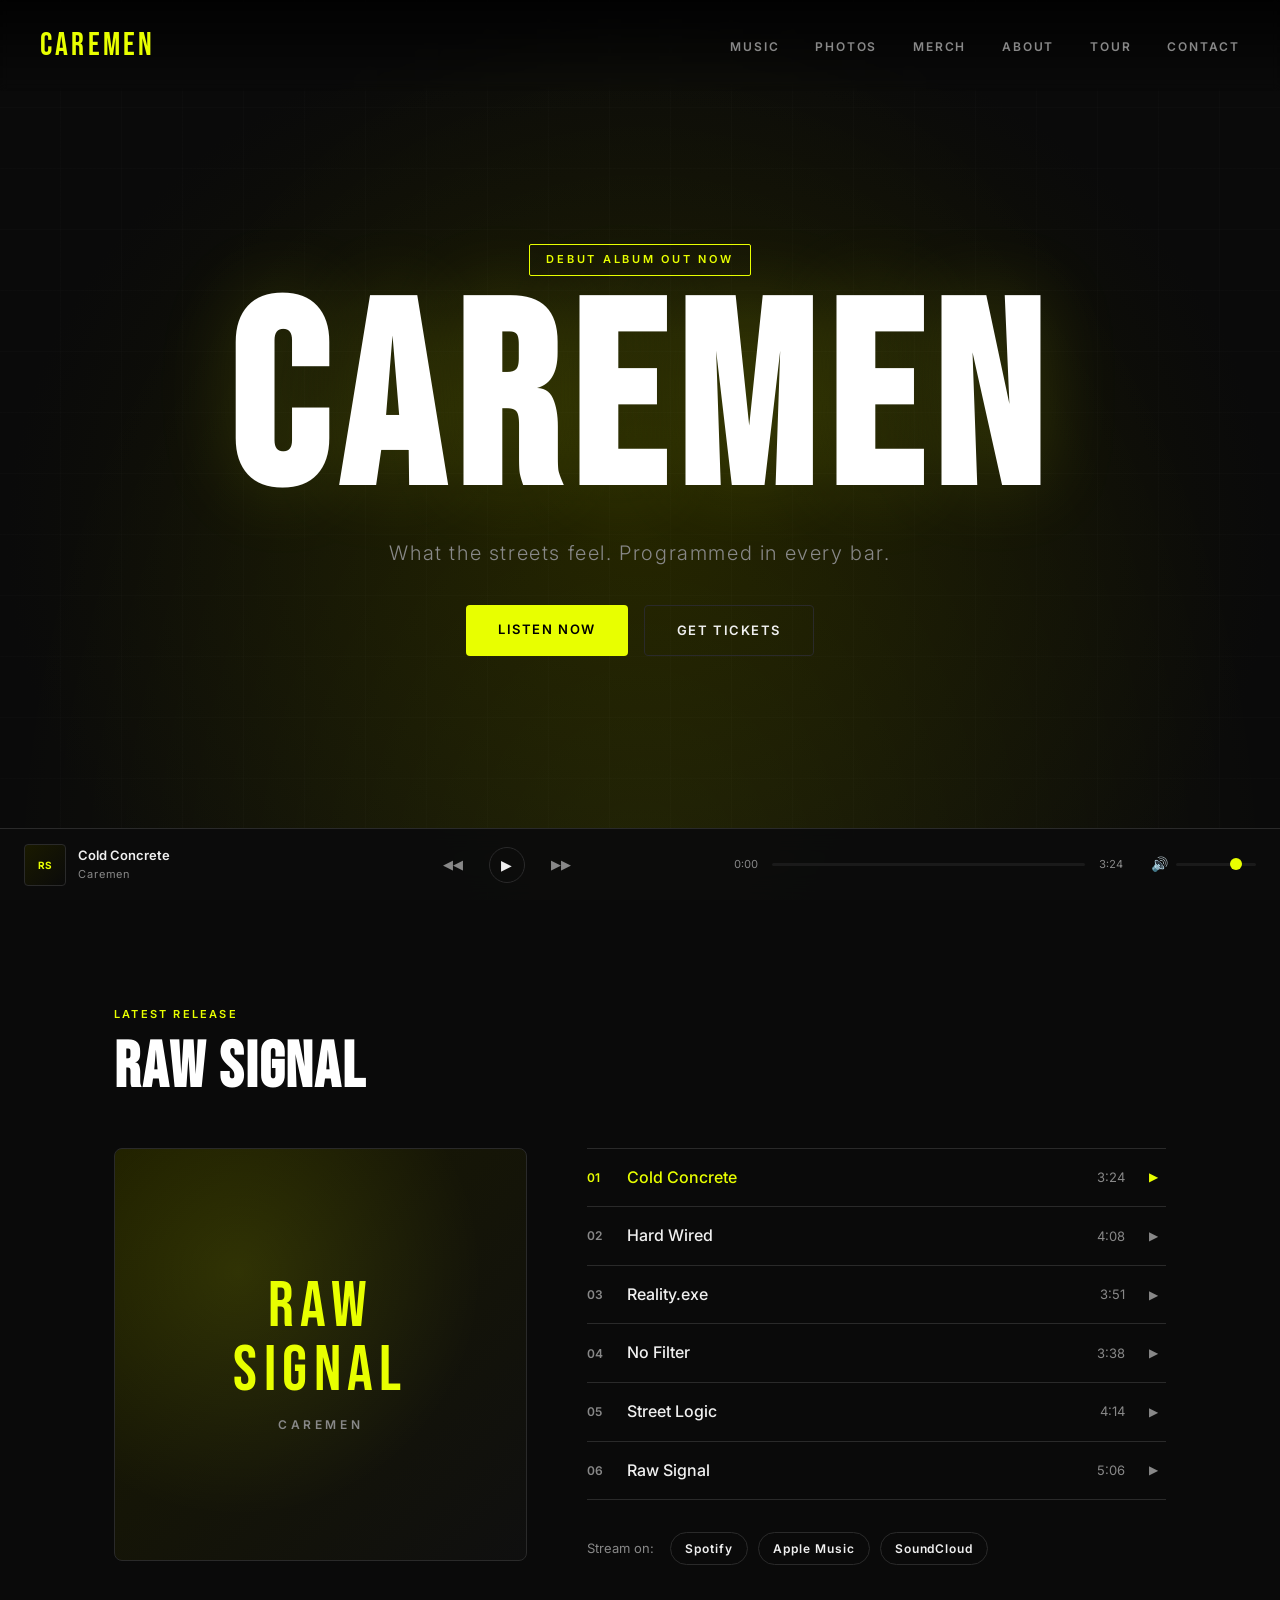
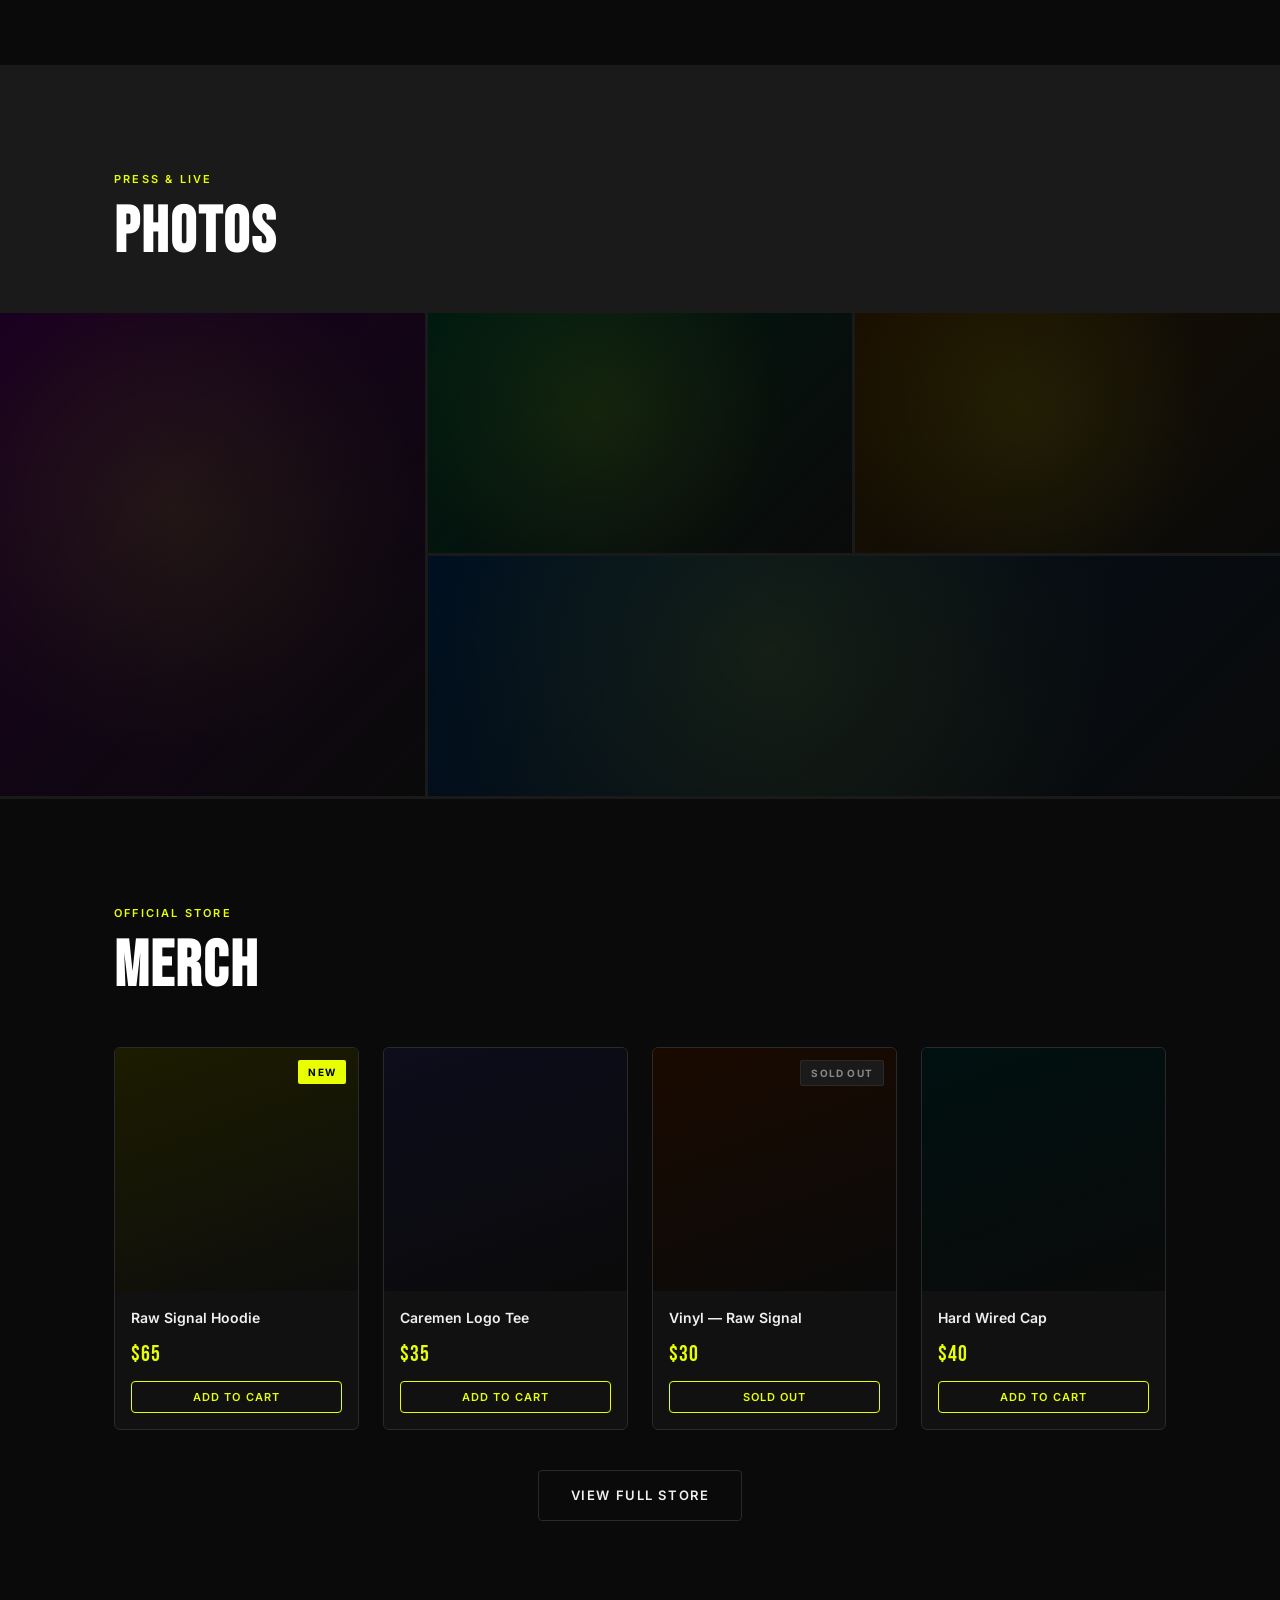
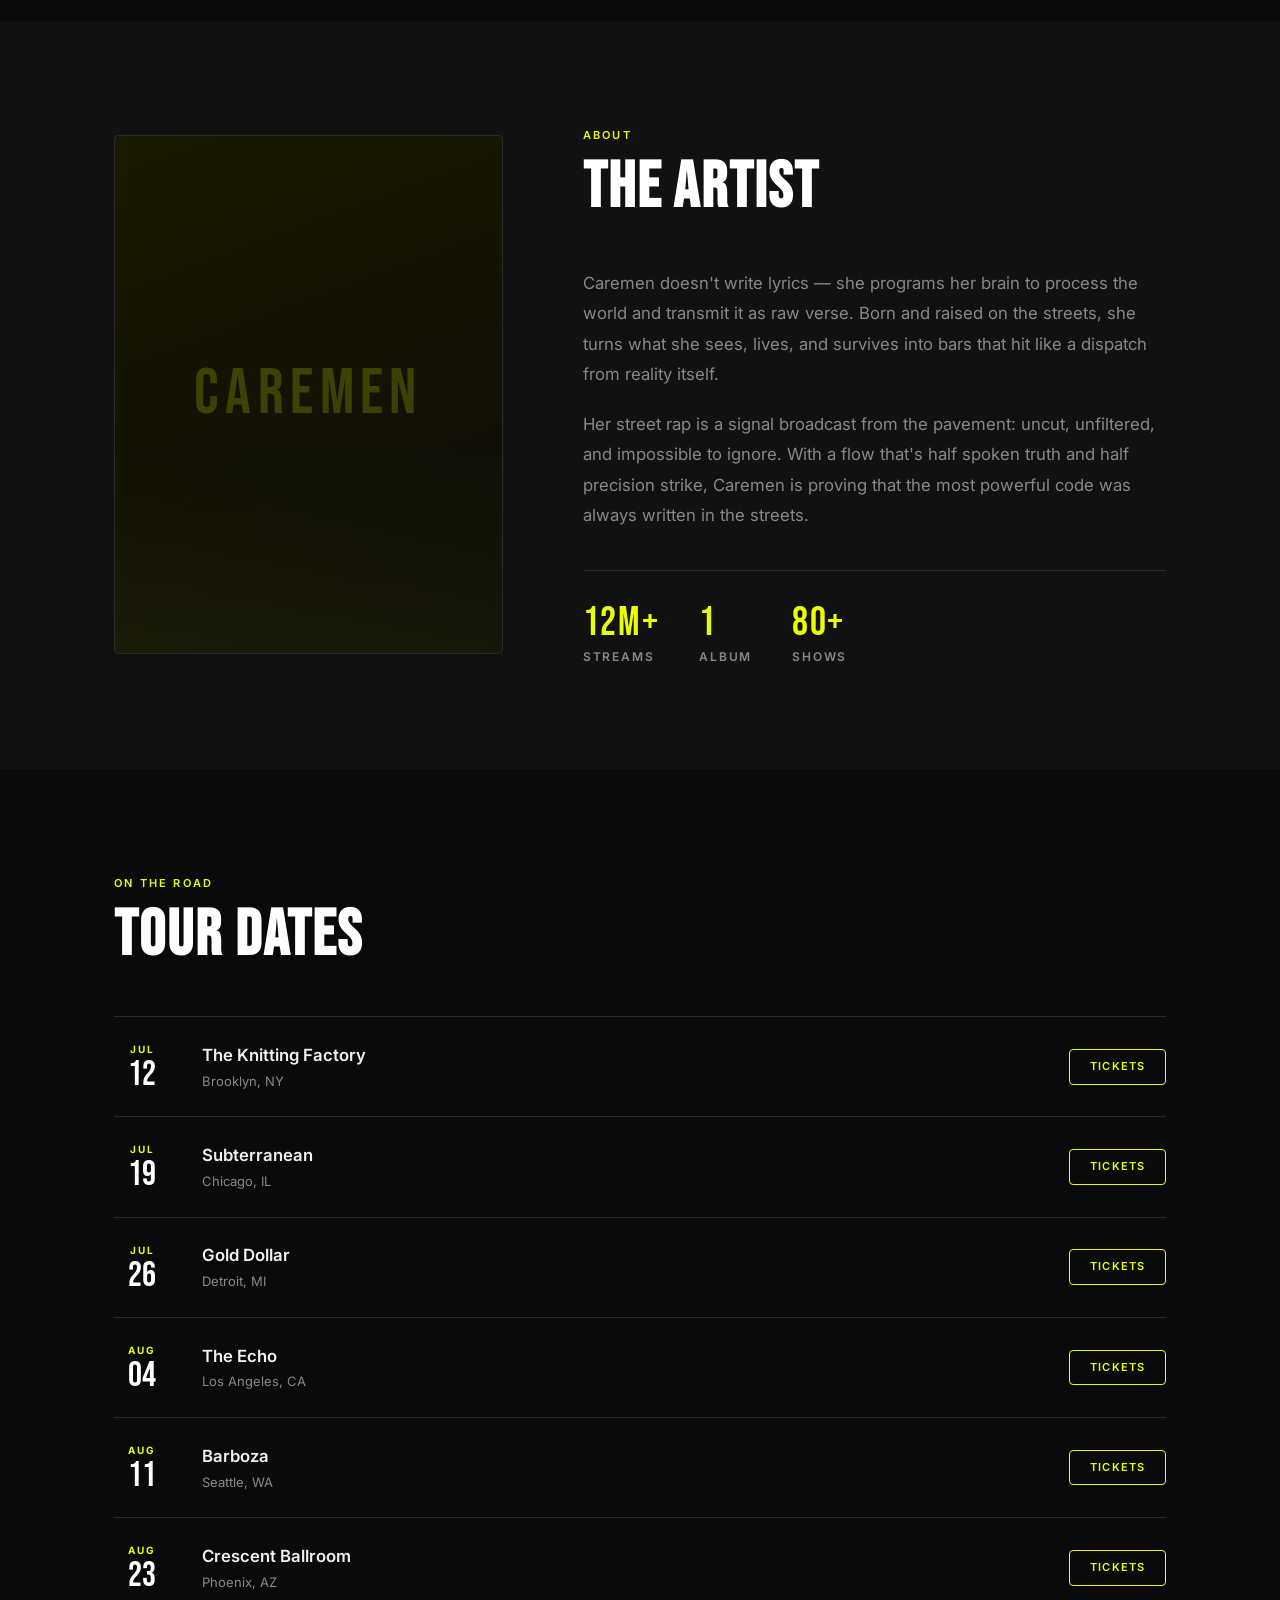
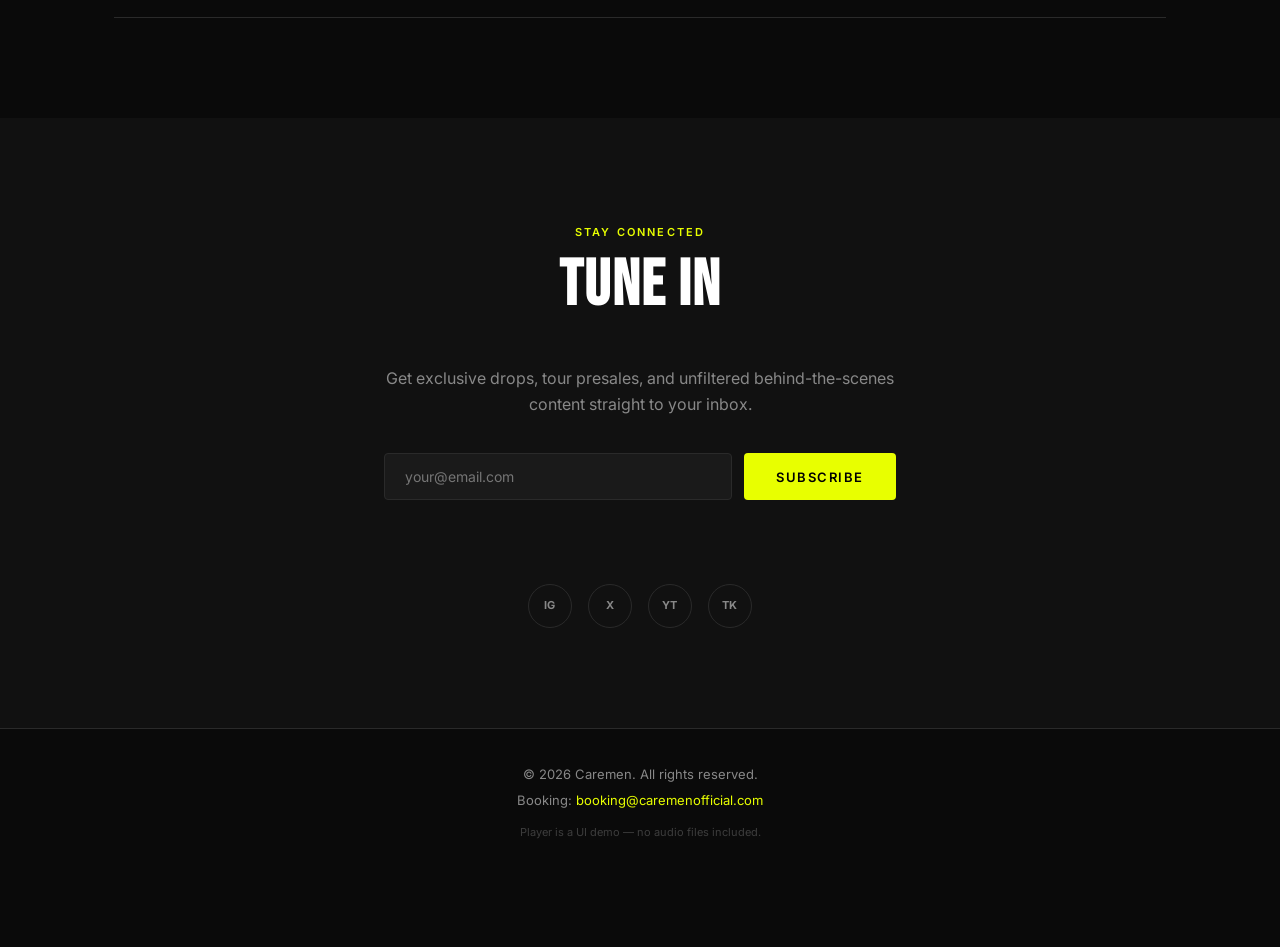
==== commit 167d7783: "Rebrand page to Caremen — street rap artist Updated all content: artist name, album (Raw Signal), tr" ====
--- a/index.html
+++ b/index.html
@@ -3,7 +3,7 @@
 <head>
   <meta charset="UTF-8" />
   <meta name="viewport" content="width=device-width, initial-scale=1.0" />
-  <title>XENO — Official Site</title>
+  <title>Caremen — Official Site</title>
   <link rel="stylesheet" href="style.css" />
   <link rel="preconnect" href="https://fonts.googleapis.com" />
   <link href="https://fonts.googleapis.com/css2?family=Bebas+Neue&family=Inter:wght@300;400;600;700&display=swap" rel="stylesheet" />
@@ -12,7 +12,7 @@
 
   <!-- NAV -->
   <nav class="nav">
-    <div class="nav__logo">XENO</div>
+    <div class="nav__logo">Caremen</div>
     <ul class="nav__links">
       <li><a href="#music">Music</a></li>
       <li><a href="#gallery">Photos</a></li>
@@ -28,9 +28,9 @@
   <section class="hero">
     <div class="hero__overlay"></div>
     <div class="hero__content">
-      <p class="hero__tag">New Album Out Now</p>
-      <h1 class="hero__title">XENO</h1>
-      <p class="hero__sub">From the underground to the stratosphere.</p>
+      <p class="hero__tag">Debut Album Out Now</p>
+      <h1 class="hero__title">Caremen</h1>
+      <p class="hero__sub">What the streets feel. Programmed in every bar.</p>
       <div class="hero__actions">
         <a href="#music" class="btn btn--primary">Listen Now</a>
         <a href="#tour" class="btn btn--outline">Get Tickets</a>
@@ -43,13 +43,13 @@
   <section class="release" id="music">
     <div class="container">
       <span class="section-label">Latest Release</span>
-      <h2 class="section-title">Neon Shadows</h2>
+      <h2 class="section-title">Raw Signal</h2>
       <div class="release__grid">
         <div class="release__cover">
           <div class="cover-art">
             <div class="cover-art__inner">
-              <span class="cover-art__title">NEON<br/>SHADOWS</span>
-              <span class="cover-art__artist">XENO</span>
+              <span class="cover-art__title">RAW<br/>SIGNAL</span>
+              <span class="cover-art__artist">CAREMEN</span>
             </div>
           </div>
         </div>
@@ -57,38 +57,38 @@
           <ol class="tracklist">
             <li class="tracklist__item active">
               <span class="track-num">01</span>
-              <span class="track-name">Dead Stars</span>
-              <span class="track-dur">3:42</span>
+              <span class="track-name">Cold Concrete</span>
+              <span class="track-dur">3:24</span>
               <button class="play-btn" aria-label="Play">&#9654;</button>
             </li>
             <li class="tracklist__item">
               <span class="track-num">02</span>
-              <span class="track-name">Neon Shadows</span>
-              <span class="track-dur">4:01</span>
+              <span class="track-name">Hard Wired</span>
+              <span class="track-dur">4:08</span>
               <button class="play-btn" aria-label="Play">&#9654;</button>
             </li>
             <li class="tracklist__item">
               <span class="track-num">03</span>
-              <span class="track-name">Ghost Protocol</span>
-              <span class="track-dur">3:28</span>
+              <span class="track-name">Reality.exe</span>
+              <span class="track-dur">3:51</span>
               <button class="play-btn" aria-label="Play">&#9654;</button>
             </li>
             <li class="tracklist__item">
               <span class="track-num">04</span>
-              <span class="track-name">Infrared</span>
-              <span class="track-dur">4:15</span>
+              <span class="track-name">No Filter</span>
+              <span class="track-dur">3:38</span>
               <button class="play-btn" aria-label="Play">&#9654;</button>
             </li>
             <li class="tracklist__item">
               <span class="track-num">05</span>
-              <span class="track-name">Last of My Kind</span>
-              <span class="track-dur">3:55</span>
+              <span class="track-name">Street Logic</span>
+              <span class="track-dur">4:14</span>
               <button class="play-btn" aria-label="Play">&#9654;</button>
             </li>
             <li class="tracklist__item">
               <span class="track-num">06</span>
-              <span class="track-name">Concrete Sky</span>
-              <span class="track-dur">5:02</span>
+              <span class="track-name">Raw Signal</span>
+              <span class="track-dur">5:06</span>
               <button class="play-btn" aria-label="Play">&#9654;</button>
             </li>
           </ol>
@@ -112,19 +112,19 @@
       <h2 class="section-title">Photos</h2>
     </div>
     <div class="gallery__grid">
-      <div class="gallery__item gallery__item--tall" data-label="Neon Shadows Tour — Detroit">
+      <div class="gallery__item gallery__item--tall" data-label="Raw Signal Tour — Opening Night">
         <div class="gallery__placeholder gp-1"></div>
       </div>
       <div class="gallery__item" data-label="Studio Sessions 2025">
         <div class="gallery__placeholder gp-2"></div>
       </div>
-      <div class="gallery__item" data-label="BET Hip-Hop Awards">
+      <div class="gallery__item" data-label="XXL Freshman Feature">
         <div class="gallery__placeholder gp-3"></div>
       </div>
-      <div class="gallery__item gallery__item--wide" data-label="Lollapalooza — Main Stage">
+      <div class="gallery__item gallery__item--wide" data-label="Summer Cypher — Main Stage">
         <div class="gallery__placeholder gp-4"></div>
       </div>
-      <div class="gallery__item" data-label="Brooklyn, NY — Sold Out">
+      <div class="gallery__item" data-label="Harlem, NY — Sold Out">
         <div class="gallery__placeholder gp-5"></div>
       </div>
     </div>
@@ -148,7 +148,7 @@
             <span class="merch__badge">New</span>
           </div>
           <div class="merch__info">
-            <h3 class="merch__name">Neon Shadows Hoodie</h3>
+            <h3 class="merch__name">Raw Signal Hoodie</h3>
             <p class="merch__price">$65</p>
             <button class="btn btn--sm">Add to Cart</button>
           </div>
@@ -156,7 +156,7 @@
         <article class="merch__item">
           <div class="merch__img mi-2"></div>
           <div class="merch__info">
-            <h3 class="merch__name">XENO Logo Tee</h3>
+            <h3 class="merch__name">Caremen Logo Tee</h3>
             <p class="merch__price">$35</p>
             <button class="btn btn--sm">Add to Cart</button>
           </div>
@@ -166,7 +166,7 @@
             <span class="merch__badge merch__badge--sold">Sold Out</span>
           </div>
           <div class="merch__info">
-            <h3 class="merch__name">Vinyl — Neon Shadows</h3>
+            <h3 class="merch__name">Vinyl — Raw Signal</h3>
             <p class="merch__price">$30</p>
             <button class="btn btn--sm" disabled>Sold Out</button>
           </div>
@@ -174,7 +174,7 @@
         <article class="merch__item">
           <div class="merch__img mi-4"></div>
           <div class="merch__info">
-            <h3 class="merch__name">Infrared Cap</h3>
+            <h3 class="merch__name">Hard Wired Cap</h3>
             <p class="merch__price">$40</p>
             <button class="btn btn--sm">Add to Cart</button>
           </div>
@@ -191,25 +191,25 @@
     <div class="container about__grid">
       <div class="about__portrait">
         <div class="portrait-placeholder">
-          <span>XENO</span>
+          <span>Caremen</span>
         </div>
       </div>
       <div class="about__text">
         <span class="section-label">About</span>
         <h2 class="section-title">The Artist</h2>
-        <p>XENO emerged from the streets of Detroit with nothing but a cracked laptop and an unshakeable vision. Blending gritty lyricism with cinematic production, his sound sits at the crossroads of raw emotion and technical precision.</p>
-        <p>With over 50 million streams across platforms, two sold-out tours, and collaborations with industry legends, XENO is rewriting the rules of modern hip-hop — one bar at a time.</p>
+        <p>Caremen doesn't write lyrics — she programs her brain to process the world and transmit it as raw verse. Born and raised on the streets, she turns what she sees, lives, and survives into bars that hit like a dispatch from reality itself.</p>
+        <p>Her street rap is a signal broadcast from the pavement: uncut, unfiltered, and impossible to ignore. With a flow that's half spoken truth and half precision strike, Caremen is proving that the most powerful code was always written in the streets.</p>
         <div class="about__stats">
           <div class="stat">
-            <span class="stat__num">50M+</span>
+            <span class="stat__num">12M+</span>
             <span class="stat__label">Streams</span>
           </div>
           <div class="stat">
-            <span class="stat__num">3</span>
-            <span class="stat__label">Albums</span>
+            <span class="stat__num">1</span>
+            <span class="stat__label">Album</span>
           </div>
           <div class="stat">
-            <span class="stat__num">200+</span>
+            <span class="stat__num">80+</span>
             <span class="stat__label">Shows</span>
           </div>
         </div>
@@ -229,40 +229,40 @@
             <span class="tour__day">12</span>
           </div>
           <div class="tour__info">
-            <p class="tour__venue">The Fillmore</p>
+            <p class="tour__venue">The Knitting Factory</p>
+            <p class="tour__city">Brooklyn, NY</p>
+          </div>
+          <a href="#" class="btn btn--sm">Tickets</a>
+        </div>
+        <div class="tour__item">
+          <div class="tour__date">
+            <span class="tour__month">JUL</span>
+            <span class="tour__day">19</span>
+          </div>
+          <div class="tour__info">
+            <p class="tour__venue">Subterranean</p>
+            <p class="tour__city">Chicago, IL</p>
+          </div>
+          <a href="#" class="btn btn--sm">Tickets</a>
+        </div>
+        <div class="tour__item">
+          <div class="tour__date">
+            <span class="tour__month">JUL</span>
+            <span class="tour__day">26</span>
+          </div>
+          <div class="tour__info">
+            <p class="tour__venue">Gold Dollar</p>
             <p class="tour__city">Detroit, MI</p>
           </div>
           <a href="#" class="btn btn--sm">Tickets</a>
         </div>
         <div class="tour__item">
           <div class="tour__date">
-            <span class="tour__month">JUL</span>
-            <span class="tour__day">18</span>
-          </div>
-          <div class="tour__info">
-            <p class="tour__venue">House of Blues</p>
-            <p class="tour__city">Chicago, IL</p>
-          </div>
-          <a href="#" class="btn btn--sm">Tickets</a>
-        </div>
-        <div class="tour__item">
-          <div class="tour__date">
-            <span class="tour__month">JUL</span>
-            <span class="tour__day">25</span>
-          </div>
-          <div class="tour__info">
-            <p class="tour__venue">Bowery Ballroom</p>
-            <p class="tour__city">New York, NY</p>
-          </div>
-          <a href="#" class="btn btn--sm">Tickets</a>
-        </div>
-        <div class="tour__item">
-          <div class="tour__date">
             <span class="tour__month">AUG</span>
-            <span class="tour__day">03</span>
-          </div>
-          <div class="tour__info">
-            <p class="tour__venue">The Novo</p>
+            <span class="tour__day">04</span>
+          </div>
+          <div class="tour__info">
+            <p class="tour__venue">The Echo</p>
             <p class="tour__city">Los Angeles, CA</p>
           </div>
           <a href="#" class="btn btn--sm">Tickets</a>
@@ -270,10 +270,10 @@
         <div class="tour__item">
           <div class="tour__date">
             <span class="tour__month">AUG</span>
-            <span class="tour__day">10</span>
-          </div>
-          <div class="tour__info">
-            <p class="tour__venue">Neumos</p>
+            <span class="tour__day">11</span>
+          </div>
+          <div class="tour__info">
+            <p class="tour__venue">Barboza</p>
             <p class="tour__city">Seattle, WA</p>
           </div>
           <a href="#" class="btn btn--sm">Tickets</a>
@@ -281,10 +281,10 @@
         <div class="tour__item">
           <div class="tour__date">
             <span class="tour__month">AUG</span>
-            <span class="tour__day">22</span>
-          </div>
-          <div class="tour__info">
-            <p class="tour__venue">Marquee Theatre</p>
+            <span class="tour__day">23</span>
+          </div>
+          <div class="tour__info">
+            <p class="tour__venue">Crescent Ballroom</p>
             <p class="tour__city">Phoenix, AZ</p>
           </div>
           <a href="#" class="btn btn--sm">Tickets</a>
@@ -297,8 +297,8 @@
   <section class="contact" id="contact">
     <div class="container contact__inner">
       <span class="section-label">Stay Connected</span>
-      <h2 class="section-title">Join the Movement</h2>
-      <p class="contact__sub">Get exclusive drops, tour presales, and behind-the-scenes content straight to your inbox.</p>
+      <h2 class="section-title">Tune In</h2>
+      <p class="contact__sub">Get exclusive drops, tour presales, and unfiltered behind-the-scenes content straight to your inbox.</p>
       <form class="contact__form" onsubmit="handleSubmit(event)">
         <input type="email" placeholder="your@email.com" required class="contact__input" />
         <button type="submit" class="btn btn--primary">Subscribe</button>
@@ -317,11 +317,11 @@
   <div class="player" id="player">
     <div class="player__track">
       <div class="player__art">
-        <span>NS</span>
+        <span>RS</span>
       </div>
       <div class="player__meta">
-        <span class="player__name" id="player-name">Dead Stars</span>
-        <span class="player__artist">XENO</span>
+        <span class="player__name" id="player-name">Cold Concrete</span>
+        <span class="player__artist">Caremen</span>
       </div>
     </div>
     <div class="player__controls">
@@ -335,7 +335,7 @@
         <div class="player__fill" id="player-fill"></div>
         <div class="player__thumb" id="player-thumb"></div>
       </div>
-      <span class="player__time" id="player-duration">3:42</span>
+      <span class="player__time" id="player-duration">3:24</span>
     </div>
     <div class="player__volume">
       <span class="player__vol-icon">&#128266;</span>
@@ -345,8 +345,8 @@
 
   <!-- FOOTER -->
   <footer class="footer">
-    <p>© 2026 XENO. All rights reserved.</p>
-    <p class="footer__legal">Booking: <a href="mailto:booking@xenoofficial.com">booking@xenoofficial.com</a></p>
+    <p>© 2026 Caremen. All rights reserved.</p>
+    <p class="footer__legal">Booking: <a href="mailto:booking@caremenofficial.com">booking@caremenofficial.com</a></p>
     <p class="footer__legal" style="margin-top:8px;font-size:11px;opacity:0.4;">Player is a UI demo — no audio files included.</p>
   </footer>
 
